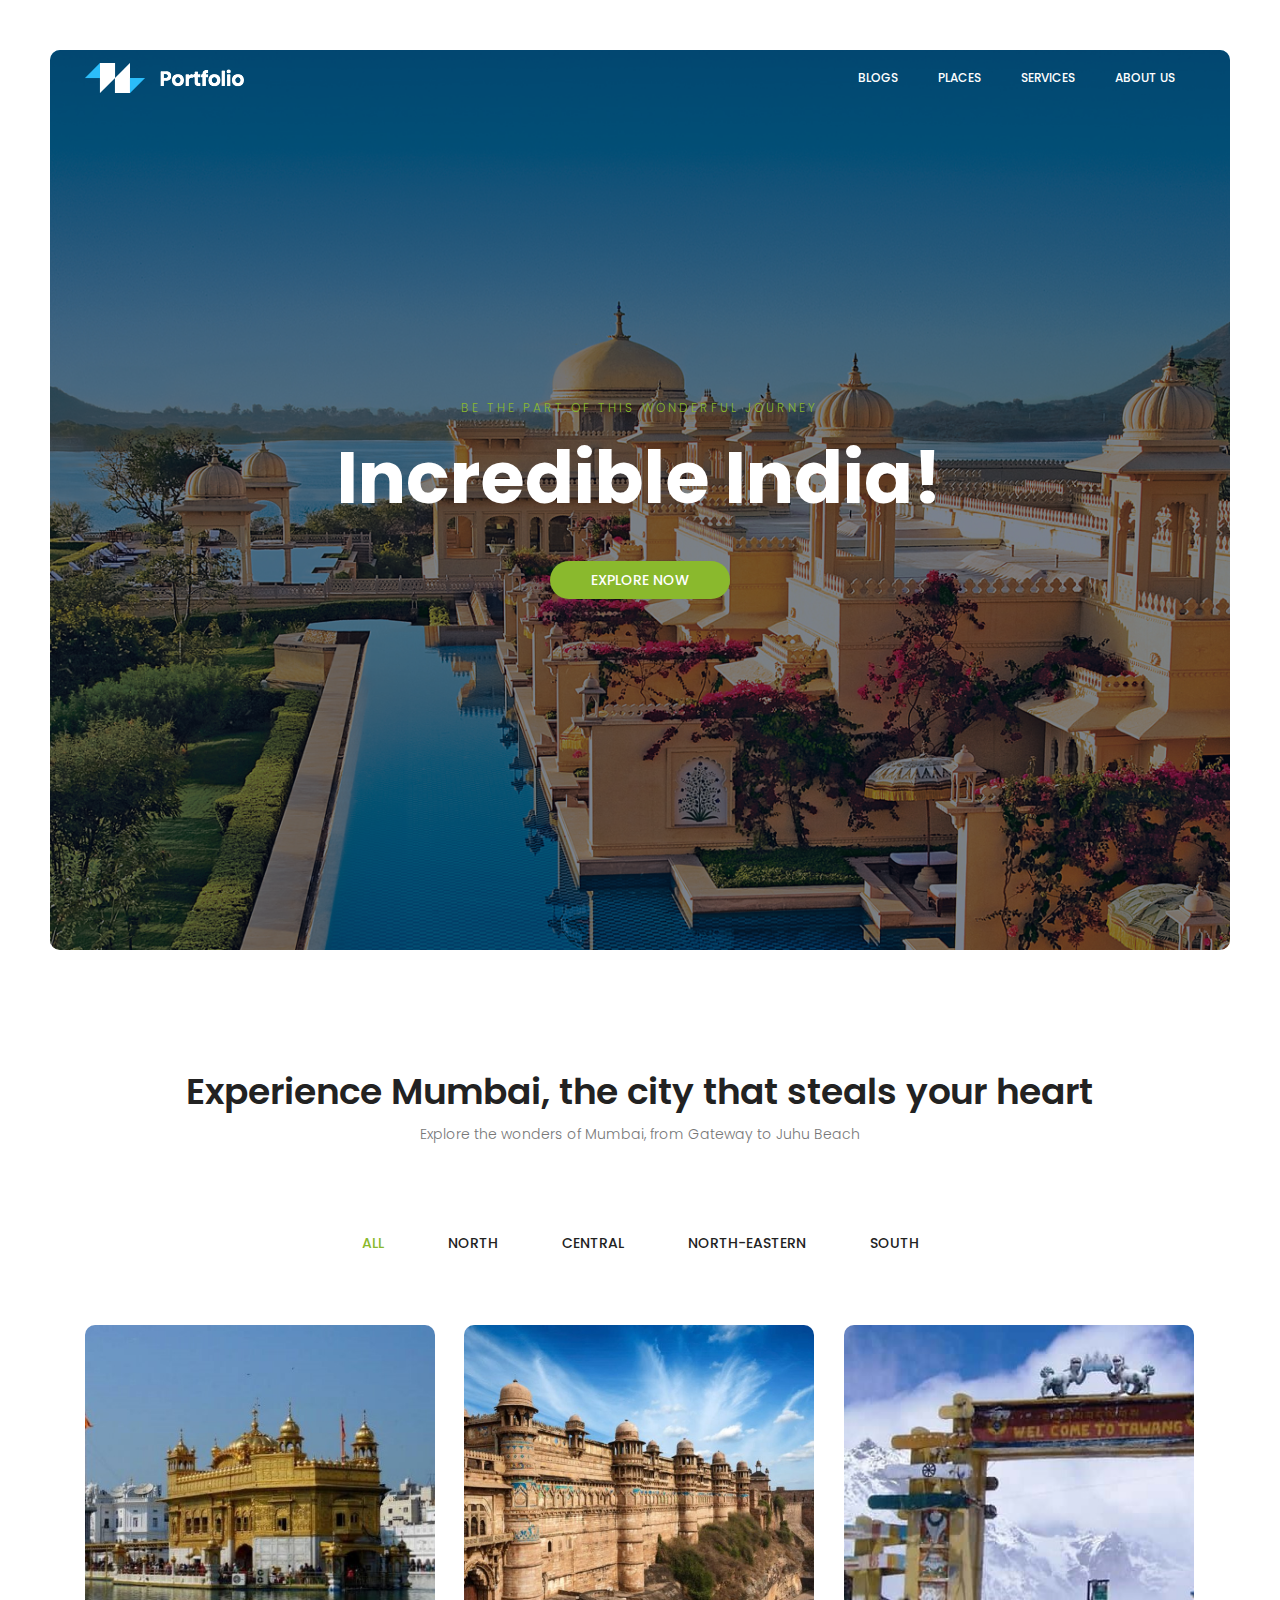
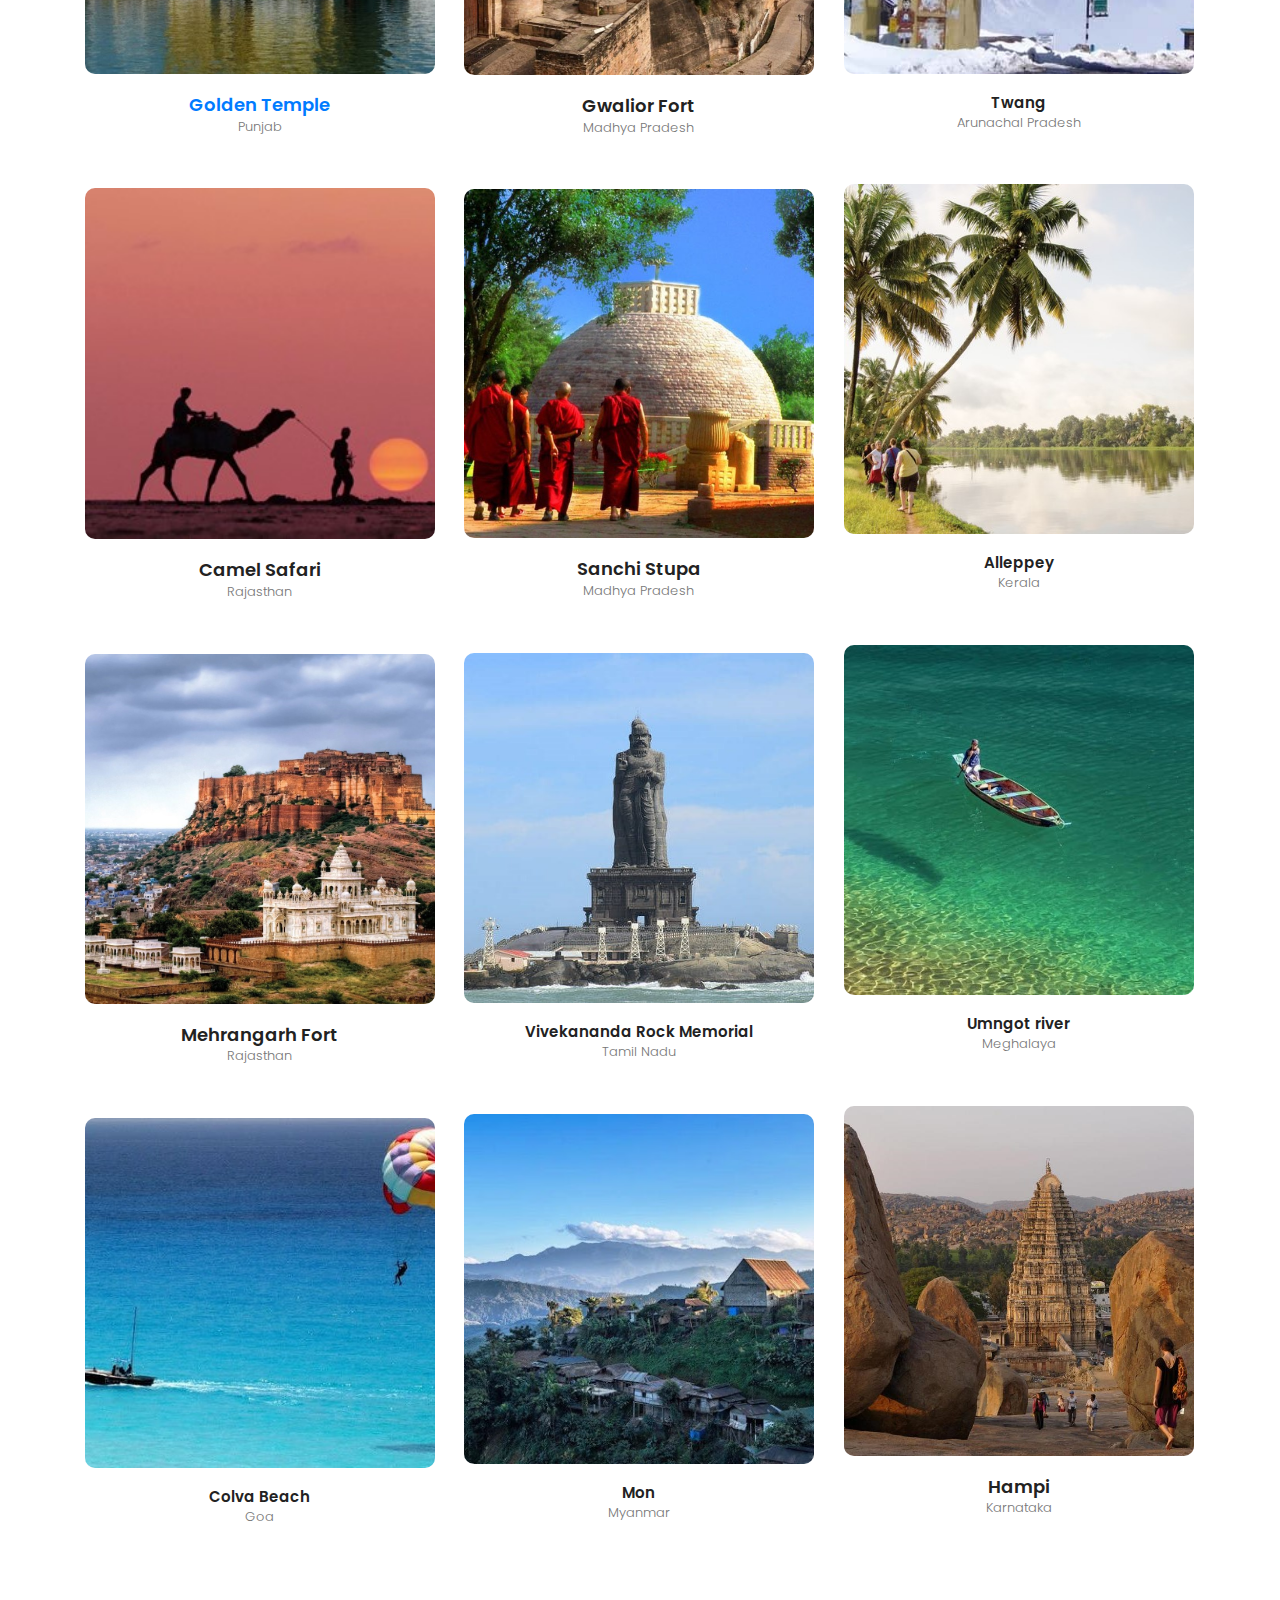
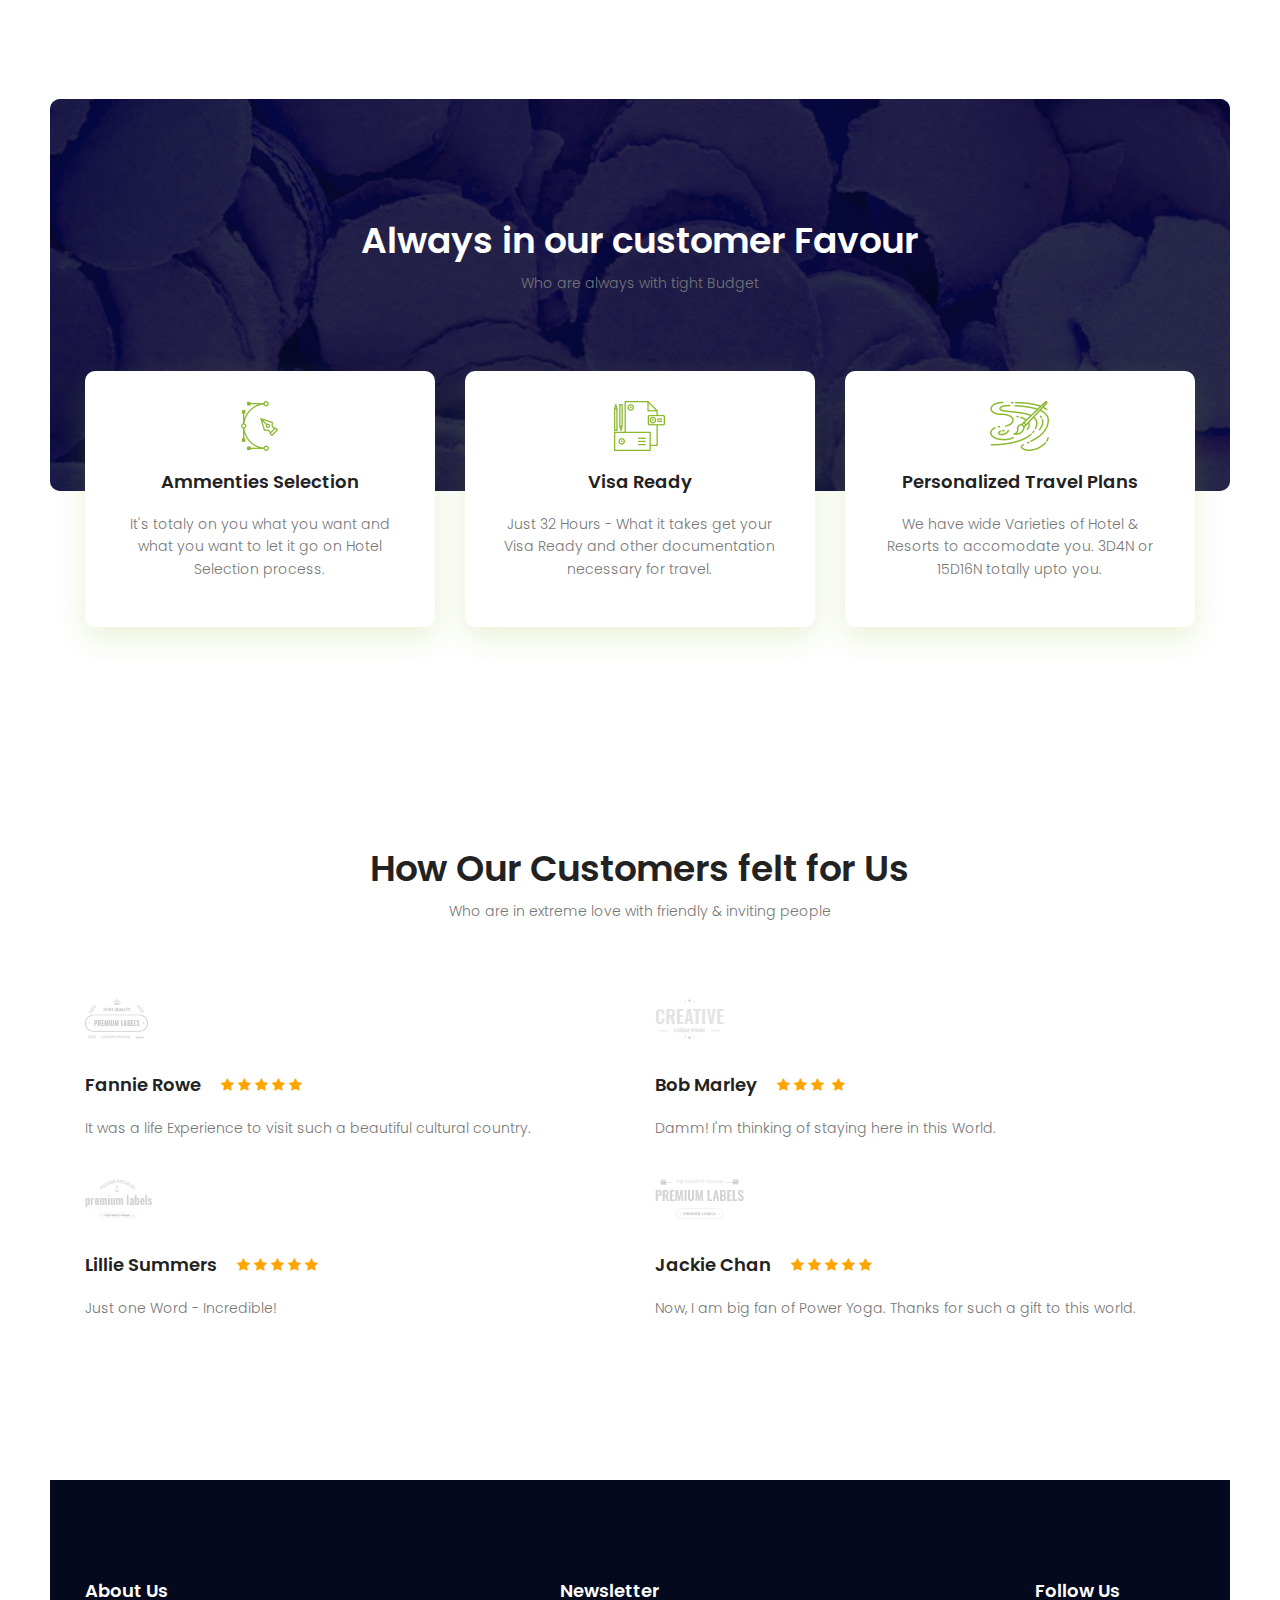
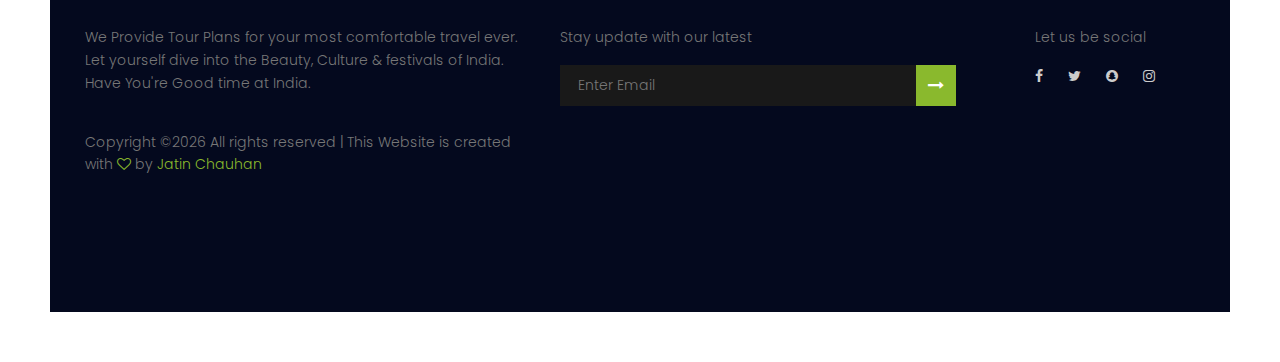
==== index.html @ 5dd6cee1 "first commit" ====
<!DOCTYPE html>
	<html lang="zxx" class="no-js">
	<head>
		<!-- Mobile Specific Meta -->
		<meta name="viewport" content="width=device-width, initial-scale=1, shrink-to-fit=no">
		<!-- Favicon-->
		<link rel="shortcut icon" href="img/fav.png">
		<!-- Author Meta -->
		<meta name="author" content="">
		<!-- Meta Description -->
		<meta name="description" content="">
		<!-- Meta Keyword -->
		<meta name="keywords" content="">
		<!-- meta character set -->
		<meta charset="UTF-8">
		<!-- Site Title -->
		<title>Tour India</title>
        <link rel="icon" href="./img/j.jpg" type="image/jpg">
		<link href="https://fonts.googleapis.com/css?family=Poppins:100,200,400,300,500,600,700" rel="stylesheet"> 
			<!--CSS============================================= -->
			<link rel="stylesheet" href="css/linearicons.css">
			<link rel="stylesheet" href="css/font-awesome.min.css">
			<link rel="stylesheet" href="css/bootstrap.css">
			<link rel="stylesheet" href="css/magnific-popup.css">
			<link rel="stylesheet" href="css/nice-select.css">					
			<link rel="stylesheet" href="css/animate.min.css">
			<link rel="stylesheet" href="css/owl.carousel.css">
			<link rel="stylesheet" href="css/main.css">
		</head>
		<body>
			<div class="protfolio-wrap">

			<!-- Start Header Area -->
			<header class="default-header">
				<nav class="navbar navbar-expand-lg  navbar-light">
					<div class="container">
						  <a class="navbar-brand" href="index.html">
						  	<img src="img/logo.png" alt="">
						  </a>
						  <button class="navbar-toggler" type="button" data-toggle="collapse" data-target="#navbarSupportedContent" aria-controls="navbarSupportedContent" aria-expanded="false" aria-label="Toggle navigation">
						    <span class="text-white lnr lnr-menu"></span>
						  </button>

						  <div class="collapse navbar-collapse justify-content-end align-items-center" id="navbarSupportedContent">
						    <ul class="navbar-nav">
								<li><a href="./Pages-inside/blog.html">Blogs</a></li>
								<li><a href="#portfolio">Places</a></li>
								<li><a href="#service">Services</a></li>
								<li><a href="./Pages-inside/About.html">About Us</a></li>
						    </ul>
						  </div>						
					</div>
				</nav>
			</header>
			<!-- End Header Area -->	
				<!-- start banner Area -->
				<section class="banner-area relative" id="home">	
					<div class="overlay overlay-bg"></div>
					<div class="container">
						<div class="row fullscreen d-flex align-items-center justify-content-center">
							<div class="banner-content col-lg-10">
								<h5 class="text-uppercase">Be the part of this Wonderful Journey</h5>
								<h1>
									Incredible India!				
								</h1>
								<a href="#" class="primary-btn text-uppercase">Explore Now</a>
							</div>											
						</div>
					</div>
				</section>
				<!-- End banner Area -->	
				
				<!-- Start portfolio-area Area -->	
				<section class="portfolio-area section-gap" id="portfolio">
				  <div class="container">
						<div class="row d-flex justify-content-center">
							<div class="menu-content col-lg-10">
								<div class="title text-center">
									<h1 class="mb-10">Experience Mumbai, the city that steals your heart</h1>
									<p>Explore the wonders of Mumbai, from Gateway to Juhu Beach</p>
								</div>
							</div>
						</div>
				    
				    <div class="filters">
				      <ul>
				        <li class="active" data-filter="*">All</li>
				        <li data-filter=".corporate">North</li>
				        <li data-filter=".personal">Central</li>
				        <li data-filter=".agency">North-Eastern</li>
				        <li data-filter=".portal">South</li>
				      </ul>
				    </div>
				    
				    <div class="filters-content">
				      <div class="row grid">
				        <div class="single-portfolio col-sm-4 all corporate">
				          <div class="item">
				            <img src="img/p1.jpg" alt="Work 1">
				            <div class="p-inner">
				              <h4><a href="./Pages-inside/GoldenTemple-Info.html">Golden Temple</a></h4>
				              <div class="cat">Punjab</div>
				            </div>
				          </div>
				        </div>
				        <div class="single-portfolio col-sm-4 all personal">
				          <div class="item">
				            <img src="img/p2.jpg" alt="Work 1">
				            <div class="p-inner">
				              <h4>Gwalior Fort</h4>
				              <div class="cat">Madhya Pradesh</div>
				            </div>
				          </div>
				        </div>
				        <div class="single-portfolio col-sm-4 all agency">
				          <div class="item">
				            <img src="img/p9.jpg" alt="Work 1">
				            <div class="p-inner">
				              <h5>Twang</h5>
				              <div class="cat">Arunachal Pradesh</div>
				            </div>
				          </div>
				        </div>
				        <div class="single-portfolio col-sm-4 all portal">
				          <div class="item">
				            <img src="img/p12.jpg" alt="Work 1">
				            <div class="p-inner">
				              <h5>Alleppey</h5>
				              <div class="cat">Kerala</div>
				            </div>
				          </div>
				        </div>

				        <div class="single-portfolio col-sm-4 all corporate">
				          <div class="item">
				            <img src="img/p5.jpg" alt="Work 1">
				            <div class="p-inner">
				              <h4>Camel Safari</h4>
				              <div class="cat">Rajasthan</div>
				            </div>
				          </div>
				        </div>
				        <div class="single-portfolio col-sm-4 all personal">
				          <div class="item">
				            <img src="img/p6.jpg" alt="Work 1">
				            <div class="p-inner">
				              <h4>Sanchi Stupa</h4>
				              <div class="cat">Madhya Pradesh</div>
				            </div>
				          </div>
				        </div>
				        <div class="single-portfolio col-sm-4 all agency">
				          <div class="item">
				            <img src="img/p7.jpg" alt="Work 1">
				            <div class="p-inner">
				              <h5>Umngot river</h5>
				              <div class="cat">Meghalaya</div>
				            </div>
				          </div>
				        </div>
				        <div class="single-portfolio col-sm-4 all portal">
				          <div class="item">
				            <img src="img/p10.jpg" alt="Work 1">
				            <div class="p-inner">
				              <h5>Vivekananda Rock Memorial</h5>
				              <div class="cat">Tamil Nadu</div>
				            </div>
				          </div>
				        </div>		
				        <div class="single-portfolio col-sm-4 all corporate">
				          <div class="item">
				            <img src="img/p4.jpg" alt="Work 1">
				            <div class="p-inner">
				              <h4>Mehrangarh Fort</h4>
				              <div class="cat">Rajasthan</div>
				            </div>
				          </div>
				        </div>
				        <div class="single-portfolio col-sm-4 all personal">
				          <div class="item">
				            <img src="img/p3.jpg" alt="Work 1">
				            <div class="p-inner">
				              <h4>Hampi</h4>
				              <div class="cat">Karnataka</div>
				            </div>
				          </div>
				        </div>
				        <div class="single-portfolio col-sm-4 all agency">
				          <div class="item">
				            <img src="img/p8.jpg" alt="Work 1">
				            <div class="p-inner">
				              <h5>Mon</h5>
				              <div class="cat">Myanmar</div>
				            </div>
				          </div>
				        </div>
				        <div class="single-portfolio col-sm-4 all portal">
				          <div class="item">
				            <img src="img/p11.jpg" alt="Work 1">
				            <div class="p-inner">
				              <h5>Colva Beach</h5>
				              <div class="cat">Goa</div>
				            </div>
				          </div>
				        </div>					        		        
				        
				      </div>
				    </div>
				    
				  </div>
				</section>
				<!-- End portfolio-area Area -->	

				
				<!-- Start service Area -->
				<section class="service-area section-gap relative" id="service">
					<div class="overlay overlay-bg"></div>	
					<div class="container">
						<div class="row d-flex justify-content-center">
							<div class="menu-content pb-60 col-lg-10">
								<div class="title text-center">
									<h1 class="mb-10 text-white">Always in our customer Favour</h1>
									<p>Who are always with tight Budget</p>
								</div>
							</div>
						</div>	
					</div>	
				</section>
				<!-- End service Area -->
				
				<!-- Start services Area -->
				<section class="services-area pb-100" >
					<div class="container">
						<div class="row">
							<div class="col-lg-4">
								<div class="single-service">
									<img class="img-fluid" src="img/s1.png" alt="">
									<h4>Ammenties Selection</h4>
									<p>
										It's totaly on you what you want and what you want to let it go on Hotel Selection process.
									</p>
								</div>
							</div>
							<div class="col-lg-4">
								<div class="single-service">
									<img class="img-fluid" src="img/s2.png" alt="">
									<h4>Visa Ready</h4>
									<p>
										Just 32 Hours - What it takes get your Visa Ready and other documentation necessary for travel.
									</p>
								</div>
							</div>
							<div class="col-lg-4">
								<div class="single-service">
									<img class="img-fluid" src="img/s3.png" alt="">
									<h4>Personalized Travel Plans</h4>
									<p>
										We have wide Varieties of Hotel &amp; Resorts to accomodate you. 3D4N or 15D16N totally upto you.
									</p>
								</div>
							</div>														
						</div>
					</div>	
				</section>
				<!-- End services Area -->
				
				<!-- Start review Area -->
				<section class="review-area section-gap" id="testimonial">
					<div class="container">
						<div class="row d-flex justify-content-center">
							<div class="menu-content pb-60 col-lg-10">
								<div class="title text-center">
									<h1 class="mb-10">How Our Customers felt for Us</h1>
									<p>Who are in extreme love with friendly &amp; inviting people</p>
								</div>
							</div>
						</div>							
						<div class="row">
							<div class="col-lg-6">
								<div class="single-review">
									<img src="img/c1.png" alt="">
									<div class="title d-flex flex-row">
										<a href="#"><h4>Fannie Rowe</h4></a>									
										<div class="star">
											<span class="fa fa-star checked"></span>
											<span class="fa fa-star checked"></span>
											<span class="fa fa-star checked"></span>
											<span class="fa fa-star checked"></span>
											<span class="fa fa-star checked"></span>
										</div>
									</div>
									<p>
										It was a life Experience to visit such a beautiful cultural country.
									</p>
								</div>	
								<div class="single-review">
									<img src="img/c3.png" alt="">
									<div class="title d-flex flex-row">
										<a href="#"><h4>Lillie Summers</h4></a>									
										<div class="star">
											<span class="fa fa-star checked"></span>
											<span class="fa fa-star checked"></span>
											<span class="fa fa-star checked"></span>
											<span class="fa fa-star checked"></span>
											<span class="fa fa-star checked"></span>
										</div>
									</div>
									<p>
										Just one Word - Incredible!
									</p>
								</div>															
							</div>
							<div class="col-lg-6">
								<div class="single-review">
									<img src="img/c2.png" alt="">
									<div class="title d-flex flex-row">
										<a href="#"><h4>Bob Marley</h4></a>									
										<div class="star">
											<span class="fa fa-star checked"></span>
											<span class="fa fa-star checked"></span>
											<span class="fa fa-star checked"></span>
											<span class="fa fa-starchecked"></span>
											<span class="fa fa-star checked"></span>
										</div>
									</div>
									<p>
										Damm! I'm thinking of staying here in this World.
									</p>
								</div>	
								<div class="single-review">
									<img src="img/c4.png" alt="">
									<div class="title d-flex flex-row">
										<a href="#"><h4>Jackie Chan</h4></a>									
										<div class="star">
											<span class="fa fa-star checked"></span>
											<span class="fa fa-star checked"></span>
											<span class="fa fa-star checked"></span>
											<span class="fa fa-star checked"></span>
											<span class="fa fa-star checked"></span>
										</div>
									</div>
									<p>
										Now, I am big fan of Power Yoga. Thanks for such a gift to this world.
									</p>
								</div>															
							</div>							
						</div>
                    </div>	
				</section>
				<!-- End review Area -->
				

				<!-- start footer Area -->		
				<footer class="footer-area section-gap">
					<div class="container">
						<div class="row">
							<div class="col-lg-5 col-md-6 col-sm-6">
								<div class="single-footer-widget">
									<h6>About Us</h6>
									<p>
										We Provide Tour Plans for your most comfortable travel ever. Let yourself dive into the Beauty, Culture &amp; festivals of India. Have You're Good time at India.
									</p>
									<p class="footer-text">
Copyright &copy;<script>document.write(new Date().getFullYear());</script> All rights reserved | This Website is created with <i class="fa fa-heart-o" aria-hidden="true"></i> by <a href="https://github.com/mrjatinchauhan" target="_blank">Jatin Chauhan</a>
								</p>	
								</div>
							</div>
							<div class="col-lg-5  col-md-6 col-sm-6">
								<div class="single-footer-widget">
									<h6>Newsletter</h6>
									<p>Stay update with our latest</p>
									<div class="" id="mc_embed_signup">
							         <form target="_blank"  action="" method="get" class="form-inline">
											<input class="form-control" name="EMAIL" placeholder="Enter Email" onfocus="this.placeholder = ''" onblur="this.placeholder = 'Enter Your Email Here '" required="" type="email">
				                            	<button class="click-btn btn btn-default"><i class="fa fa-long-arrow-right" aria-hidden="true"></i></button>
				                           
											<div class="info"></div>
										</form>
									</div>
								</div>
							</div>						
							<div class="col-lg-2 col-md-6 col-sm-6 social-widget">
								<div class="single-footer-widget">
									<h6>Follow Us</h6>
									<p>Let us be social</p>
									<div class="footer-social d-flex align-items-center">
										<a href="#"><i class="fa fa-facebook"></i></a>
										<a href="#"><i class="fa fa-twitter"></i></a>
										<a href="#"><i class="fa fa-snapchat"></i></a>
										<a href="#"><i class="fa fa-instagram"></i></a>
									</div>
								</div>
							</div>							
						</div>
					</div>
				</footer>	
				<!-- End footer Area -->					
			</div>
			<script src="js/vendor/jquery-2.2.4.min.js"></script>
			<script src="https://cdnjs.cloudflare.com/ajax/libs/popper.js/1.12.9/umd/popper.min.js" integrity="sha384-ApNbgh9B+Y1QKtv3Rn7W3mgPxhU9K/ScQsAP7hUibX39j7fakFPskvXusvfa0b4Q" crossorigin="anonymous"></script>
			<script src="js/vendor/bootstrap.min.js"></script>			
  			<script src="js/easing.min.js"></script>			
			<script src="js/jquery.ajaxchimp.min.js"></script>
			<script src="js/jquery.magnific-popup.min.js"></script>	
			<script src="js/owl.carousel.min.js"></script>			
			<script src="js/jquery.sticky.js"></script>			
			<script src="js/jquery.nice-select.min.js"></script>			
			<script src="js/parallax.min.js"></script>	
			<script src="js/mail-script.js"></script>
			<script src="js/isotope.pkgd.min.js"></script>	
			<script src="js/main.js"></script>	
		</body>
	</html>
---- css/linearicons.css ----
@font-face {
	font-family: 'Linearicons-Free';
	src:url('../fonts/Linearicons-Free.eot?w118d');
	src:url('../fonts/Linearicons-Free.eot?#iefixw118d') format('embedded-opentype'),
		url('../fonts/Linearicons-Free.woff2?w118d') format('woff2'),
		url('../fonts/Linearicons-Free.woff?w118d') format('woff'),
		url('../fonts/Linearicons-Free.ttf?w118d') format('truetype'),
		url('../fonts/Linearicons-Free.svg?w118d#Linearicons-Free') format('svg');
	font-weight: normal;
	font-style: normal;
}

.lnr {
	font-family: 'Linearicons-Free';
	speak: none;
	font-style: normal;
	font-weight: normal;
	font-variant: normal;
	text-transform: none;
	line-height: 1;

	/* Better Font Rendering =========== */
	-webkit-font-smoothing: antialiased;
	-moz-osx-font-smoothing: grayscale;
}

.lnr-home:before {
	content: "\e800";
}
.lnr-apartment:before {
	content: "\e801";
}
.lnr-pencil:before {
	content: "\e802";
}
.lnr-magic-wand:before {
	content: "\e803";
}
.lnr-drop:before {
	content: "\e804";
}
.lnr-lighter:before {
	content: "\e805";
}
.lnr-poop:before {
	content: "\e806";
}
.lnr-sun:before {
	content: "\e807";
}
.lnr-moon:before {
	content: "\e808";
}
.lnr-cloud:before {
	content: "\e809";
}
.lnr-cloud-upload:before {
	content: "\e80a";
}
.lnr-cloud-download:before {
	content: "\e80b";
}
.lnr-cloud-sync:before {
	content: "\e80c";
}
.lnr-cloud-check:before {
	content: "\e80d";
}
.lnr-database:before {
	content: "\e80e";
}
.lnr-lock:before {
	content: "\e80f";
}
.lnr-cog:before {
	content: "\e810";
}
.lnr-trash:before {
	content: "\e811";
}
.lnr-dice:before {
	content: "\e812";
}
.lnr-heart:before {
	content: "\e813";
}
.lnr-star:before {
	content: "\e814";
}
.lnr-star-half:before {
	content: "\e815";
}
.lnr-star-empty:before {
	content: "\e816";
}
.lnr-flag:before {
	content: "\e817";
}
.lnr-envelope:before {
	content: "\e818";
}
.lnr-paperclip:before {
	content: "\e819";
}
.lnr-inbox:before {
	content: "\e81a";
}
.lnr-eye:before {
	content: "\e81b";
}
.lnr-printer:before {
	content: "\e81c";
}
.lnr-file-empty:before {
	content: "\e81d";
}
.lnr-file-add:before {
	content: "\e81e";
}
.lnr-enter:before {
	content: "\e81f";
}
.lnr-exit:before {
	content: "\e820";
}
.lnr-graduation-hat:before {
	content: "\e821";
}
.lnr-license:before {
	content: "\e822";
}
.lnr-music-note:before {
	content: "\e823";
}
.lnr-film-play:before {
	content: "\e824";
}
.lnr-camera-video:before {
	content: "\e825";
}
.lnr-camera:before {
	content: "\e826";
}
.lnr-picture:before {
	content: "\e827";
}
.lnr-book:before {
	content: "\e828";
}
.lnr-bookmark:before {
	content: "\e829";
}
.lnr-user:before {
	content: "\e82a";
}
.lnr-users:before {
	content: "\e82b";
}
.lnr-shirt:before {
	content: "\e82c";
}
.lnr-store:before {
	content: "\e82d";
}
.lnr-cart:before {
	content: "\e82e";
}
.lnr-tag:before {
	content: "\e82f";
}
.lnr-phone-handset:before {
	content: "\e830";
}
.lnr-phone:before {
	content: "\e831";
}
.lnr-pushpin:before {
	content: "\e832";
}
.lnr-map-marker:before {
	content: "\e833";
}
.lnr-map:before {
	content: "\e834";
}
.lnr-location:before {
	content: "\e835";
}
.lnr-calendar-full:before {
	content: "\e836";
}
.lnr-keyboard:before {
	content: "\e837";
}
.lnr-spell-check:before {
	content: "\e838";
}
.lnr-screen:before {
	content: "\e839";
}
.lnr-smartphone:before {
	content: "\e83a";
}
.lnr-tablet:before {
	content: "\e83b";
}
.lnr-laptop:before {
	content: "\e83c";
}
.lnr-laptop-phone:before {
	content: "\e83d";
}
.lnr-power-switch:before {
	content: "\e83e";
}
.lnr-bubble:before {
	content: "\e83f";
}
.lnr-heart-pulse:before {
	content: "\e840";
}
.lnr-construction:before {
	content: "\e841";
}
.lnr-pie-chart:before {
	content: "\e842";
}
.lnr-chart-bars:before {
	content: "\e843";
}
.lnr-gift:before {
	content: "\e844";
}
.lnr-diamond:before {
	content: "\e845";
}
.lnr-linearicons:before {
	content: "\e846";
}
.lnr-dinner:before {
	content: "\e847";
}
.lnr-coffee-cup:before {
	content: "\e848";
}
.lnr-leaf:before {
	content: "\e849";
}
.lnr-paw:before {
	content: "\e84a";
}
.lnr-rocket:before {
	content: "\e84b";
}
.lnr-briefcase:before {
	content: "\e84c";
}
.lnr-bus:before {
	content: "\e84d";
}
.lnr-car:before {
	content: "\e84e";
}
.lnr-train:before {
	content: "\e84f";
}
.lnr-bicycle:before {
	content: "\e850";
}
.lnr-wheelchair:before {
	content: "\e851";
}
.lnr-select:before {
	content: "\e852";
}
.lnr-earth:before {
	content: "\e853";
}
.lnr-smile:before {
	content: "\e854";
}
.lnr-sad:before {
	content: "\e855";
}
.lnr-neutral:before {
	content: "\e856";
}
.lnr-mustache:before {
	content: "\e857";
}
.lnr-alarm:before {
	content: "\e858";
}
.lnr-bullhorn:before {
	content: "\e859";
}
.lnr-volume-high:before {
	content: "\e85a";
}
.lnr-volume-medium:before {
	content: "\e85b";
}
.lnr-volume-low:before {
	content: "\e85c";
}
.lnr-volume:before {
	content: "\e85d";
}
.lnr-mic:before {
	content: "\e85e";
}
.lnr-hourglass:before {
	content: "\e85f";
}
.lnr-undo:before {
	content: "\e860";
}
.lnr-redo:before {
	content: "\e861";
}
.lnr-sync:before {
	content: "\e862";
}
.lnr-history:before {
	content: "\e863";
}
.lnr-clock:before {
	content: "\e864";
}
.lnr-download:before {
	content: "\e865";
}
.lnr-upload:before {
	content: "\e866";
}
.lnr-enter-down:before {
	content: "\e867";
}
.lnr-exit-up:before {
	content: "\e868";
}
.lnr-bug:before {
	content: "\e869";
}
.lnr-code:before {
	content: "\e86a";
}
.lnr-link:before {
	content: "\e86b";
}
.lnr-unlink:before {
	content: "\e86c";
}
.lnr-thumbs-up:before {
	content: "\e86d";
}
.lnr-thumbs-down:before {
	content: "\e86e";
}
.lnr-magnifier:before {
	content: "\e86f";
}
.lnr-cross:before {
	content: "\e870";
}
.lnr-menu:before {
	content: "\e871";
}
.lnr-list:before {
	content: "\e872";
}
.lnr-chevron-up:before {
	content: "\e873";
}
.lnr-chevron-down:before {
	content: "\e874";
}
.lnr-chevron-left:before {
	content: "\e875";
}
.lnr-chevron-right:before {
	content: "\e876";
}
.lnr-arrow-up:before {
	content: "\e877";
}
.lnr-arrow-down:before {
	content: "\e878";
}
.lnr-arrow-left:before {
	content: "\e879";
}
.lnr-arrow-right:before {
	content: "\e87a";
}
.lnr-move:before {
	content: "\e87b";
}
.lnr-warning:before {
	content: "\e87c";
}
.lnr-question-circle:before {
	content: "\e87d";
}
.lnr-menu-circle:before {
	content: "\e87e";
}
.lnr-checkmark-circle:before {
	content: "\e87f";
}
.lnr-cross-circle:before {
	content: "\e880";
}
.lnr-plus-circle:before {
	content: "\e881";
}
.lnr-circle-minus:before {
	content: "\e882";
}
.lnr-arrow-up-circle:before {
	content: "\e883";
}
.lnr-arrow-down-circle:before {
	content: "\e884";
}
.lnr-arrow-left-circle:before {
	content: "\e885";
}
.lnr-arrow-right-circle:before {
	content: "\e886";
}
.lnr-chevron-up-circle:before {
	content: "\e887";
}
.lnr-chevron-down-circle:before {
	content: "\e888";
}
.lnr-chevron-left-circle:before {
	content: "\e889";
}
.lnr-chevron-right-circle:before {
	content: "\e88a";
}
.lnr-crop:before {
	content: "\e88b";
}
.lnr-frame-expand:before {
	content: "\e88c";
}
.lnr-frame-contract:before {
	content: "\e88d";
}
.lnr-layers:before {
	content: "\e88e";
}
.lnr-funnel:before {
	content: "\e88f";
}
.lnr-text-format:before {
	content: "\e890";
}
.lnr-text-format-remove:before {
	content: "\e891";
}
.lnr-text-size:before {
	content: "\e892";
}
.lnr-bold:before {
	content: "\e893";
}
.lnr-italic:before {
	content: "\e894";
}
.lnr-underline:before {
	content: "\e895";
}
.lnr-strikethrough:before {
	content: "\e896";
}
.lnr-highlight:before {
	content: "\e897";
}
.lnr-text-align-left:before {
	content: "\e898";
}
.lnr-text-align-center:before {
	content: "\e899";
}
.lnr-text-align-right:before {
	content: "\e89a";
}
.lnr-text-align-justify:before {
	content: "\e89b";
}
.lnr-line-spacing:before {
	content: "\e89c";
}
.lnr-indent-increase:before {
	content: "\e89d";
}
.lnr-indent-decrease:before {
	content: "\e89e";
}
.lnr-pilcrow:before {
	content: "\e89f";
}
.lnr-direction-ltr:before {
	content: "\e8a0";
}
.lnr-direction-rtl:before {
	content: "\e8a1";
}
.lnr-page-break:before {
	content: "\e8a2";
}
.lnr-sort-alpha-asc:before {
	content: "\e8a3";
}
.lnr-sort-amount-asc:before {
	content: "\e8a4";
}
.lnr-hand:before {
	content: "\e8a5";
}
.lnr-pointer-up:before {
	content: "\e8a6";
}
.lnr-pointer-right:before {
	content: "\e8a7";
}
.lnr-pointer-down:before {
	content: "\e8a8";
}
.lnr-pointer-left:before {
	content: "\e8a9";
}
---- css/nice-select.css ----
.nice-select {
  -webkit-tap-highlight-color: transparent;
  background-color: #fff;
  border-radius: 5px;
  border: solid 1px #e8e8e8;
  box-sizing: border-box;
  clear: both;
  cursor: pointer;
  display: block;
  float: left;
  font-family: inherit;
  font-size: 14px;
  font-weight: normal;
  height: 42px;
  line-height: 40px;
  outline: none;
  padding-left: 18px;
  padding-right: 30px;
  position: relative;
  text-align: left !important;
  -webkit-transition: all 0.2s ease-in-out;
  transition: all 0.2s ease-in-out;
  -webkit-user-select: none;
     -moz-user-select: none;
      -ms-user-select: none;
          user-select: none;
  white-space: nowrap;
  width: auto; }
  .nice-select:hover {
    border-color: #dbdbdb; }
  .nice-select:active, .nice-select.open, .nice-select:focus {
    border-color: #999; }
  .nice-select:after {
    border-bottom: 2px solid #999;
    border-right: 2px solid #999;
    content: '';
    display: block;
    height: 5px;
    margin-top: -4px;
    pointer-events: none;
    position: absolute;
    right: 12px;
    top: 50%;
    -webkit-transform-origin: 66% 66%;
        -ms-transform-origin: 66% 66%;
            transform-origin: 66% 66%;
    -webkit-transform: rotate(45deg);
        -ms-transform: rotate(45deg);
            transform: rotate(45deg);
    -webkit-transition: all 0.15s ease-in-out;
    transition: all 0.15s ease-in-out;
    width: 5px; }
  .nice-select.open:after {
    -webkit-transform: rotate(-135deg);
        -ms-transform: rotate(-135deg);
            transform: rotate(-135deg); }
  .nice-select.open .list {
    opacity: 1;
    pointer-events: auto;
    -webkit-transform: scale(1) translateY(0);
        -ms-transform: scale(1) translateY(0);
            transform: scale(1) translateY(0); }
  .nice-select.disabled {
    border-color: #ededed;
    color: #999;
    pointer-events: none; }
    .nice-select.disabled:after {
      border-color: #cccccc; }
  .nice-select.wide {
    width: 100%; }
    .nice-select.wide .list {
      left: 0 !important;
      right: 0 !important; }
  .nice-select.right {
    float: right; }
    .nice-select.right .list {
      left: auto;
      right: 0; }
  .nice-select.small {
    font-size: 12px;
    height: 36px;
    line-height: 34px; }
    .nice-select.small:after {
      height: 4px;
      width: 4px; }
    .nice-select.small .option {
      line-height: 34px;
      min-height: 34px; }
  .nice-select .list {
    background-color: #fff;
    border-radius: 5px;
    box-shadow: 0 0 0 1px rgba(68, 68, 68, 0.11);
    box-sizing: border-box;
    margin-top: 4px;
    opacity: 0;
    overflow: hidden;
    padding: 0;
    pointer-events: none;
    position: absolute;
    top: 100%;
    left: 0;
    -webkit-transform-origin: 50% 0;
        -ms-transform-origin: 50% 0;
            transform-origin: 50% 0;
    -webkit-transform: scale(0.75) translateY(-21px);
        -ms-transform: scale(0.75) translateY(-21px);
            transform: scale(0.75) translateY(-21px);
    -webkit-transition: all 0.2s cubic-bezier(0.5, 0, 0, 1.25), opacity 0.15s ease-out;
    transition: all 0.2s cubic-bezier(0.5, 0, 0, 1.25), opacity 0.15s ease-out;
    z-index: 9; }
    .nice-select .list:hover .option:not(:hover) {
      background-color: transparent !important; }
  .nice-select .option {
    cursor: pointer;
    font-weight: 400;
    line-height: 40px;
    list-style: none;
    min-height: 40px;
    outline: none;
    padding-left: 18px;
    padding-right: 29px;
    text-align: left;
    -webkit-transition: all 0.2s;
    transition: all 0.2s; }
    .nice-select .option:hover, .nice-select .option.focus, .nice-select .option.selected.focus {
      background-color: #f6f6f6; }
    .nice-select .option.selected {
      font-weight: bold; }
    .nice-select .option.disabled {
      background-color: transparent;
      color: #999;
      cursor: default; }

.no-csspointerevents .nice-select .list {
  display: none; }

.no-csspointerevents .nice-select.open .list {
  display: block; }
---- css/main.css ----
/*--------------------------- Color variations ----------------------*/
/* Medium Layout: 1280px */
/* Tablet Layout: 768px */
/* Mobile Layout: 320px */
/* Wide Mobile Layout: 480px */
/* =================================== */
/*  Basic Style 
/* =================================== */
::-moz-selection {
  /* Code for Firefox */
  background-color: #8ab92d;
  color: #fff;
}

::selection {
  background-color: #8ab92d;
  color: #fff;
}

::-webkit-input-placeholder {
  /* WebKit, Blink, Edge */
  color: #777777;
  font-weight: 300;
}

:-moz-placeholder {
  /* Mozilla Firefox 4 to 18 */
  color: #777777;
  opacity: 1;
  font-weight: 300;
}

::-moz-placeholder {
  /* Mozilla Firefox 19+ */
  color: #777777;
  opacity: 1;
  font-weight: 300;
}

:-ms-input-placeholder {
  /* Internet Explorer 10-11 */
  color: #777777;
  font-weight: 300;
}

::-ms-input-placeholder {
  /* Microsoft Edge */
  color: #777777;
  font-weight: 300;
}

body {
  color: #777777;
  font-family: "Poppins", sans-serif;
  font-size: 14px;
  font-weight: 300;
  line-height: 1.625em;
  position: relative;
}

ol, ul {
  margin: 0;
  padding: 0;
  list-style: none;
}

select {
  display: block;
}

figure {
  margin: 0;
}

a {
  -webkit-transition: all 0.3s ease 0s;
  -moz-transition: all 0.3s ease 0s;
  -o-transition: all 0.3s ease 0s;
  transition: all 0.3s ease 0s;
}

iframe {
  border: 0;
}

a, a:focus, a:hover {
  text-decoration: none;
  outline: 0;
}

.btn.active.focus,
.btn.active:focus,
.btn.focus,
.btn.focus:active,
.btn:active:focus,
.btn:focus {
  text-decoration: none;
  outline: 0;
}

.card-panel {
  margin: 0;
  padding: 60px;
}

/**
 *  Typography
 *
 **/
.btn i, .btn-large i, .btn-floating i, .btn-large i, .btn-flat i {
  font-size: 1em;
  line-height: inherit;
}

.gray-bg {
  background: #f9f9ff;
}

h1, h2, h3,
h4, h5, h6 {
  font-family: "Poppins", sans-serif;
  color: #222222;
  line-height: 1.2em !important;
  margin-bottom: 0;
  margin-top: 0;
  font-weight: 600;
}

.h1, .h2, .h3,
.h4, .h5, .h6 {
  margin-bottom: 0;
  margin-top: 0;
  font-family: "Poppins", sans-serif;
  font-weight: 600;
  color: #222222;
}

h1, .h1 {
  font-size: 36px;
}

h2, .h2 {
  font-size: 30px;
}

h3, .h3 {
  font-size: 24px;
}

h4, .h4 {
  font-size: 18px;
}

h5, .h5 {
  font-size: 16px;
}

h6, .h6 {
  font-size: 14px;
  color: #222222;
}

td, th {
  border-radius: 0px;
}

/**
 * For modern browsers
 * 1. The space content is one way to avoid an Opera bug when the
 *    contenteditable attribute is included anywhere else in the document.
 *    Otherwise it causes space to appear at the top and bottom of elements
 *    that are clearfixed.
 * 2. The use of `table` rather than `block` is only necessary if using
 *    `:before` to contain the top-margins of child elements.
 */
.clear::before, .clear::after {
  content: " ";
  display: table;
}

.clear::after {
  clear: both;
}

.fz-11 {
  font-size: 11px;
}

.fz-12 {
  font-size: 12px;
}

.fz-13 {
  font-size: 13px;
}

.fz-14 {
  font-size: 14px;
}

.fz-15 {
  font-size: 15px;
}

.fz-16 {
  font-size: 16px;
}

.fz-18 {
  font-size: 18px;
}

.fz-30 {
  font-size: 30px;
}

.fz-48 {
  font-size: 48px !important;
}

.fw100 {
  font-weight: 100;
}

.fw300 {
  font-weight: 300;
}

.fw400 {
  font-weight: 400 !important;
}

.fw500 {
  font-weight: 500;
}

.f700 {
  font-weight: 700;
}

.fsi {
  font-style: italic;
}

.mt-10 {
  margin-top: 10px;
}

.mt-15 {
  margin-top: 15px;
}

.mt-20 {
  margin-top: 20px;
}

.mt-25 {
  margin-top: 25px;
}

.mt-30 {
  margin-top: 30px;
}

.mt-35 {
  margin-top: 35px;
}

.mt-40 {
  margin-top: 40px;
}

.mt-50 {
  margin-top: 50px;
}

.mt-60 {
  margin-top: 60px;
}

.mt-70 {
  margin-top: 70px;
}

.mt-80 {
  margin-top: 80px;
}

.mt-100 {
  margin-top: 100px;
}

.mt-120 {
  margin-top: 120px;
}

.mt-150 {
  margin-top: 150px;
}

.ml-0 {
  margin-left: 0 !important;
}

.ml-5 {
  margin-left: 5px !important;
}

.ml-10 {
  margin-left: 10px;
}

.ml-15 {
  margin-left: 15px;
}

.ml-20 {
  margin-left: 20px;
}

.ml-30 {
  margin-left: 30px;
}

.ml-50 {
  margin-left: 50px;
}

.mr-0 {
  margin-right: 0 !important;
}

.mr-5 {
  margin-right: 5px !important;
}

.mr-15 {
  margin-right: 15px;
}

.mr-10 {
  margin-right: 10px;
}

.mr-20 {
  margin-right: 20px;
}

.mr-30 {
  margin-right: 30px;
}

.mr-50 {
  margin-right: 50px;
}

.mb-0 {
  margin-bottom: 0px;
}

.mb-0-i {
  margin-bottom: 0px !important;
}

.mb-5 {
  margin-bottom: 5px;
}

.mb-10 {
  margin-bottom: 10px;
}

.mb-15 {
  margin-bottom: 15px;
}

.mb-20 {
  margin-bottom: 20px;
}

.mb-25 {
  margin-bottom: 25px;
}

.mb-30 {
  margin-bottom: 30px;
}

.mb-40 {
  margin-bottom: 40px;
}

.mb-50 {
  margin-bottom: 50px;
}

.mb-60 {
  margin-bottom: 60px;
}

.mb-70 {
  margin-bottom: 70px;
}

.mb-80 {
  margin-bottom: 80px;
}

.mb-90 {
  margin-bottom: 90px;
}

.mb-100 {
  margin-bottom: 100px;
}

.pt-0 {
  padding-top: 0px;
}

.pt-10 {
  padding-top: 10px;
}

.pt-15 {
  padding-top: 15px;
}

.pt-20 {
  padding-top: 20px;
}

.pt-25 {
  padding-top: 25px;
}

.pt-30 {
  padding-top: 30px;
}

.pt-40 {
  padding-top: 40px;
}

.pt-50 {
  padding-top: 50px;
}

.pt-60 {
  padding-top: 60px;
}

.pt-70 {
  padding-top: 70px;
}

.pt-80 {
  padding-top: 80px;
}

.pt-90 {
  padding-top: 90px;
}

.pt-100 {
  padding-top: 100px;
}

.pt-120 {
  padding-top: 120px;
}

.pt-150 {
  padding-top: 150px;
}

.pt-170 {
  padding-top: 170px;
}

.pb-0 {
  padding-bottom: 0px;
}

.pb-10 {
  padding-bottom: 10px;
}

.pb-15 {
  padding-bottom: 15px;
}

.pb-20 {
  padding-bottom: 20px;
}

.pb-25 {
  padding-bottom: 25px;
}

.pb-30 {
  padding-bottom: 30px;
}

.pb-40 {
  padding-bottom: 40px;
}

.pb-50 {
  padding-bottom: 50px;
}

.pb-60 {
  padding-bottom: 60px;
}

.pb-70 {
  padding-bottom: 70px;
}

.pb-80 {
  padding-bottom: 80px;
}

.pb-90 {
  padding-bottom: 90px;
}

.pb-100 {
  padding-bottom: 100px;
}

.pb-120 {
  padding-bottom: 120px;
}

.pb-150 {
  padding-bottom: 150px;
}

.pr-30 {
  padding-right: 30px;
}

.pl-30 {
  padding-left: 30px;
}

.pl-90 {
  padding-left: 90px;
}

.p-40 {
  padding: 40px;
}

.float-left {
  float: left;
}

.float-right {
  float: right;
}

.text-italic {
  font-style: italic;
}

.text-white {
  color: #fff;
}

.text-black {
  color: #000;
}

.transition {
  -webkit-transition: all 0.3s ease 0s;
  -moz-transition: all 0.3s ease 0s;
  -o-transition: all 0.3s ease 0s;
  transition: all 0.3s ease 0s;
}

.section-full {
  padding: 100px 0;
}

.section-half {
  padding: 75px 0;
}

.text-center {
  text-align: center;
}

.text-left {
  text-align: left;
}

.text-rigth {
  text-align: right;
}

.flex {
  display: -webkit-box;
  display: -webkit-flex;
  display: -moz-flex;
  display: -ms-flexbox;
  display: flex;
}

.inline-flex {
  display: -webkit-inline-box;
  display: -webkit-inline-flex;
  display: -moz-inline-flex;
  display: -ms-inline-flexbox;
  display: inline-flex;
}

.flex-grow {
  -webkit-box-flex: 1;
  -webkit-flex-grow: 1;
  -moz-flex-grow: 1;
  -ms-flex-positive: 1;
  flex-grow: 1;
}

.flex-wrap {
  -webkit-flex-wrap: wrap;
  -moz-flex-wrap: wrap;
  -ms-flex-wrap: wrap;
  flex-wrap: wrap;
}

.flex-left {
  -webkit-box-pack: start;
  -ms-flex-pack: start;
  -webkit-justify-content: flex-start;
  -moz-justify-content: flex-start;
  justify-content: flex-start;
}

.flex-middle {
  -webkit-box-align: center;
  -ms-flex-align: center;
  -webkit-align-items: center;
  -moz-align-items: center;
  align-items: center;
}

.flex-right {
  -webkit-box-pack: end;
  -ms-flex-pack: end;
  -webkit-justify-content: flex-end;
  -moz-justify-content: flex-end;
  justify-content: flex-end;
}

.flex-top {
  -webkit-align-self: flex-start;
  -moz-align-self: flex-start;
  -ms-flex-item-align: start;
  align-self: flex-start;
}

.flex-center {
  -webkit-box-pack: center;
  -ms-flex-pack: center;
  -webkit-justify-content: center;
  -moz-justify-content: center;
  justify-content: center;
}

.flex-bottom {
  -webkit-align-self: flex-end;
  -moz-align-self: flex-end;
  -ms-flex-item-align: end;
  align-self: flex-end;
}

.space-between {
  -webkit-box-pack: justify;
  -ms-flex-pack: justify;
  -webkit-justify-content: space-between;
  -moz-justify-content: space-between;
  justify-content: space-between;
}

.space-around {
  -ms-flex-pack: distribute;
  -webkit-justify-content: space-around;
  -moz-justify-content: space-around;
  justify-content: space-around;
}

.flex-column {
  -webkit-box-direction: normal;
  -webkit-box-orient: vertical;
  -webkit-flex-direction: column;
  -moz-flex-direction: column;
  -ms-flex-direction: column;
  flex-direction: column;
}

.flex-cell {
  display: -webkit-box;
  display: -webkit-flex;
  display: -moz-flex;
  display: -ms-flexbox;
  display: flex;
  -webkit-box-flex: 1;
  -webkit-flex-grow: 1;
  -moz-flex-grow: 1;
  -ms-flex-positive: 1;
  flex-grow: 1;
}

.display-table {
  display: table;
}

.light {
  color: #fff;
}

.dark {
  color: #222;
}

.relative {
  position: relative;
}

.overflow-hidden {
  overflow: hidden;
}

.overlay {
  position: absolute;
  left: 0;
  right: 0;
  top: 0;
  bottom: 0;
}

.container.fullwidth {
  width: 100%;
}

.container.no-padding {
  padding-left: 0;
  padding-right: 0;
}

.no-padding {
  padding: 0;
}

.section-bg {
  background: #f9fafc;
}

@media (max-width: 767px) {
  .no-flex-xs {
    display: block !important;
  }
}

.row.no-margin {
  margin-left: 0;
  margin-right: 0;
}

.sample-text-area {
  background: #fff;
  padding: 100px 0 70px 0;
}

.text-heading {
  margin-bottom: 30px;
  font-size: 24px;
}

b, sup, sub, u, del {
  color: #8ab92d;
}

h1 {
  font-size: 36px;
}

h2 {
  font-size: 30px;
}

h3 {
  font-size: 24px;
}

h4 {
  font-size: 18px;
}

h5 {
  font-size: 16px;
}

h6 {
  font-size: 14px;
}

h1, h2, h3, h4, h5, h6 {
  line-height: 1.5em;
}

.typography h1, .typography h2, .typography h3, .typography h4, .typography h5, .typography h6 {
  color: #777777;
}

.button-area {
  background: #fff;
}

.button-area .border-top-generic {
  padding: 70px 15px;
  border-top: 1px dotted #eee;
}

.button-group-area .genric-btn {
  margin-right: 10px;
  margin-top: 10px;
}

.button-group-area .genric-btn:last-child {
  margin-right: 0;
}

.genric-btn {
  display: inline-block;
  outline: none;
  line-height: 40px;
  padding: 0 30px;
  font-size: .8em;
  text-align: center;
  text-decoration: none;
  font-weight: 500;
  cursor: pointer;
  -webkit-transition: all 0.3s ease 0s;
  -moz-transition: all 0.3s ease 0s;
  -o-transition: all 0.3s ease 0s;
  transition: all 0.3s ease 0s;
}

.genric-btn:focus {
  outline: none;
}

.genric-btn.e-large {
  padding: 0 40px;
  line-height: 50px;
}

.genric-btn.large {
  line-height: 45px;
}

.genric-btn.medium {
  line-height: 30px;
}

.genric-btn.small {
  line-height: 25px;
}

.genric-btn.radius {
  border-radius: 3px;
}

.genric-btn.circle {
  border-radius: 20px;
}

.genric-btn.arrow {
  display: -webkit-inline-box;
  display: -ms-inline-flexbox;
  display: inline-flex;
  -webkit-box-align: center;
  -ms-flex-align: center;
  align-items: center;
}

.genric-btn.arrow span {
  margin-left: 10px;
}

.genric-btn.default {
  color: #222222;
  background: #f9f9ff;
  border: 1px solid transparent;
}

.genric-btn.default:hover {
  border: 1px solid #f9f9ff;
  background: #fff;
}

.genric-btn.default-border {
  border: 1px solid #f9f9ff;
  background: #fff;
}

.genric-btn.default-border:hover {
  color: #222222;
  background: #f9f9ff;
  border: 1px solid transparent;
}

.genric-btn.primary {
  color: #fff;
  background: #8ab92d;
  border: 1px solid transparent;
}

.genric-btn.primary:hover {
  color: #8ab92d;
  border: 1px solid #8ab92d;
  background: #fff;
}

.genric-btn.primary-border {
  color: #8ab92d;
  border: 1px solid #8ab92d;
  background: #fff;
}

.genric-btn.primary-border:hover {
  color: #fff;
  background: #8ab92d;
  border: 1px solid transparent;
}

.genric-btn.success {
  color: #fff;
  background: #4cd3e3;
  border: 1px solid transparent;
}

.genric-btn.success:hover {
  color: #4cd3e3;
  border: 1px solid #4cd3e3;
  background: #fff;
}

.genric-btn.success-border {
  color: #4cd3e3;
  border: 1px solid #4cd3e3;
  background: #fff;
}

.genric-btn.success-border:hover {
  color: #fff;
  background: #4cd3e3;
  border: 1px solid transparent;
}

.genric-btn.info {
  color: #fff;
  background: #38a4ff;
  border: 1px solid transparent;
}

.genric-btn.info:hover {
  color: #38a4ff;
  border: 1px solid #38a4ff;
  background: #fff;
}

.genric-btn.info-border {
  color: #38a4ff;
  border: 1px solid #38a4ff;
  background: #fff;
}

.genric-btn.info-border:hover {
  color: #fff;
  background: #38a4ff;
  border: 1px solid transparent;
}

.genric-btn.warning {
  color: #fff;
  background: #f4e700;
  border: 1px solid transparent;
}

.genric-btn.warning:hover {
  color: #f4e700;
  border: 1px solid #f4e700;
  background: #fff;
}

.genric-btn.warning-border {
  color: #f4e700;
  border: 1px solid #f4e700;
  background: #fff;
}

.genric-btn.warning-border:hover {
  color: #fff;
  background: #f4e700;
  border: 1px solid transparent;
}

.genric-btn.danger {
  color: #fff;
  background: #f44a40;
  border: 1px solid transparent;
}

.genric-btn.danger:hover {
  color: #f44a40;
  border: 1px solid #f44a40;
  background: #fff;
}

.genric-btn.danger-border {
  color: #f44a40;
  border: 1px solid #f44a40;
  background: #fff;
}

.genric-btn.danger-border:hover {
  color: #fff;
  background: #f44a40;
  border: 1px solid transparent;
}

.genric-btn.link {
  color: #222222;
  background: #f9f9ff;
  text-decoration: underline;
  border: 1px solid transparent;
}

.genric-btn.link:hover {
  color: #222222;
  border: 1px solid #f9f9ff;
  background: #fff;
}

.genric-btn.link-border {
  color: #222222;
  border: 1px solid #f9f9ff;
  background: #fff;
  text-decoration: underline;
}

.genric-btn.link-border:hover {
  color: #222222;
  background: #f9f9ff;
  border: 1px solid transparent;
}

.genric-btn.disable {
  color: #222222, 0.3;
  background: #f9f9ff;
  border: 1px solid transparent;
  cursor: not-allowed;
}

.generic-blockquote {
  padding: 30px 50px 30px 30px;
  background: #f9f9ff;
  border-left: 2px solid #8ab92d;
}

@media (max-width: 990px) {
  .progress-table-wrap {
    overflow-x: scroll;
  }
}

.progress-table {
  background: #f9f9ff;
  padding: 15px 0px 30px 0px;
  min-width: 800px;
}

.progress-table .serial {
  width: 11.83%;
  padding-left: 30px;
}

.progress-table .country {
  width: 28.07%;
}

.progress-table .visit {
  width: 19.74%;
}

.progress-table .percentage {
  width: 40.36%;
  padding-right: 50px;
}

.progress-table .table-head {
  display: flex;
}

.progress-table .table-head .serial, .progress-table .table-head .country, .progress-table .table-head .visit, .progress-table .table-head .percentage {
  color: #222222;
  line-height: 40px;
  text-transform: uppercase;
  font-weight: 500;
}

.progress-table .table-row {
  padding: 15px 0;
  border-top: 1px solid #edf3fd;
  display: flex;
}

.progress-table .table-row .serial, .progress-table .table-row .country, .progress-table .table-row .visit, .progress-table .table-row .percentage {
  display: flex;
  align-items: center;
}

.progress-table .table-row .country img {
  margin-right: 15px;
}

.progress-table .table-row .percentage .progress {
  width: 80%;
  border-radius: 0px;
  background: transparent;
}

.progress-table .table-row .percentage .progress .progress-bar {
  height: 5px;
  line-height: 5px;
}

.progress-table .table-row .percentage .progress .progress-bar.color-1 {
  background-color: #6382e6;
}

.progress-table .table-row .percentage .progress .progress-bar.color-2 {
  background-color: #e66686;
}

.progress-table .table-row .percentage .progress .progress-bar.color-3 {
  background-color: #f09359;
}

.progress-table .table-row .percentage .progress .progress-bar.color-4 {
  background-color: #73fbaf;
}

.progress-table .table-row .percentage .progress .progress-bar.color-5 {
  background-color: #73fbaf;
}

.progress-table .table-row .percentage .progress .progress-bar.color-6 {
  background-color: #6382e6;
}

.progress-table .table-row .percentage .progress .progress-bar.color-7 {
  background-color: #a367e7;
}

.progress-table .table-row .percentage .progress .progress-bar.color-8 {
  background-color: #e66686;
}

.single-gallery-image {
  margin-top: 30px;
  background-repeat: no-repeat !important;
  background-position: center center !important;
  background-size: cover !important;
  height: 200px;
}

.list-style {
  width: 14px;
  height: 14px;
}

.unordered-list li {
  position: relative;
  padding-left: 30px;
  line-height: 1.82em !important;
}

.unordered-list li:before {
  content: "";
  position: absolute;
  width: 14px;
  height: 14px;
  border: 3px solid #8ab92d;
  background: #fff;
  top: 4px;
  left: 0;
  border-radius: 50%;
}

.ordered-list {
  margin-left: 30px;
}

.ordered-list li {
  list-style-type: decimal-leading-zero;
  color: #8ab92d;
  font-weight: 500;
  line-height: 1.82em !important;
}

.ordered-list li span {
  font-weight: 300;
  color: #777777;
}

.ordered-list-alpha li {
  margin-left: 30px;
  list-style-type: lower-alpha;
  color: #8ab92d;
  font-weight: 500;
  line-height: 1.82em !important;
}

.ordered-list-alpha li span {
  font-weight: 300;
  color: #777777;
}

.ordered-list-roman li {
  margin-left: 30px;
  list-style-type: lower-roman;
  color: #8ab92d;
  font-weight: 500;
  line-height: 1.82em !important;
}

.ordered-list-roman li span {
  font-weight: 300;
  color: #777777;
}

.single-input {
  display: block;
  width: 100%;
  line-height: 40px;
  border: none;
  outline: none;
  background: #f9f9ff;
  padding: 0 20px;
}

.single-input:focus {
  outline: none;
}

.input-group-icon {
  position: relative;
}

.input-group-icon .icon {
  position: absolute;
  left: 20px;
  top: 0;
  line-height: 40px;
  z-index: 3;
}

.input-group-icon .icon i {
  color: #797979;
}

.input-group-icon .single-input {
  padding-left: 45px;
}

.single-textarea {
  display: block;
  width: 100%;
  line-height: 40px;
  border: none;
  outline: none;
  background: #f9f9ff;
  padding: 0 20px;
  height: 100px;
  resize: none;
}

.single-textarea:focus {
  outline: none;
}

.single-input-primary {
  display: block;
  width: 100%;
  line-height: 40px;
  border: 1px solid transparent;
  outline: none;
  background: #f9f9ff;
  padding: 0 20px;
}

.single-input-primary:focus {
  outline: none;
  border: 1px solid #8ab92d;
}

.single-input-accent {
  display: block;
  width: 100%;
  line-height: 40px;
  border: 1px solid transparent;
  outline: none;
  background: #f9f9ff;
  padding: 0 20px;
}

.single-input-accent:focus {
  outline: none;
  border: 1px solid #eb6b55;
}

.single-input-secondary {
  display: block;
  width: 100%;
  line-height: 40px;
  border: 1px solid transparent;
  outline: none;
  background: #f9f9ff;
  padding: 0 20px;
}

.single-input-secondary:focus {
  outline: none;
  border: 1px solid #f09359;
}

.default-switch {
  width: 35px;
  height: 17px;
  border-radius: 8.5px;
  background: #f9f9ff;
  position: relative;
  cursor: pointer;
}

.default-switch input {
  position: absolute;
  left: 0;
  top: 0;
  right: 0;
  bottom: 0;
  width: 100%;
  height: 100%;
  opacity: 0;
  cursor: pointer;
}

.default-switch input + label {
  position: absolute;
  top: 1px;
  left: 1px;
  width: 15px;
  height: 15px;
  border-radius: 50%;
  background: #8ab92d;
  -webkit-transition: all 0.2s;
  -moz-transition: all 0.2s;
  -o-transition: all 0.2s;
  transition: all 0.2s;
  box-shadow: 0px 4px 5px 0px rgba(0, 0, 0, 0.2);
  cursor: pointer;
}

.default-switch input:checked + label {
  left: 19px;
}

.primary-switch {
  width: 35px;
  height: 17px;
  border-radius: 8.5px;
  background: #f9f9ff;
  position: relative;
  cursor: pointer;
}

.primary-switch input {
  position: absolute;
  left: 0;
  top: 0;
  right: 0;
  bottom: 0;
  width: 100%;
  height: 100%;
  opacity: 0;
}

.primary-switch input + label {
  position: absolute;
  left: 0;
  top: 0;
  right: 0;
  bottom: 0;
  width: 100%;
  height: 100%;
}

.primary-switch input + label:before {
  content: "";
  position: absolute;
  left: 0;
  top: 0;
  right: 0;
  bottom: 0;
  width: 100%;
  height: 100%;
  background: transparent;
  border-radius: 8.5px;
  cursor: pointer;
  -webkit-transition: all 0.2s;
  -moz-transition: all 0.2s;
  -o-transition: all 0.2s;
  transition: all 0.2s;
}

.primary-switch input + label:after {
  content: "";
  position: absolute;
  top: 1px;
  left: 1px;
  width: 15px;
  height: 15px;
  border-radius: 50%;
  background: #fff;
  -webkit-transition: all 0.2s;
  -moz-transition: all 0.2s;
  -o-transition: all 0.2s;
  transition: all 0.2s;
  box-shadow: 0px 4px 5px 0px rgba(0, 0, 0, 0.2);
  cursor: pointer;
}

.primary-switch input:checked + label:after {
  left: 19px;
}

.primary-switch input:checked + label:before {
  background: #8ab92d;
}

.confirm-switch {
  width: 35px;
  height: 17px;
  border-radius: 8.5px;
  background: #f9f9ff;
  position: relative;
  cursor: pointer;
}

.confirm-switch input {
  position: absolute;
  left: 0;
  top: 0;
  right: 0;
  bottom: 0;
  width: 100%;
  height: 100%;
  opacity: 0;
}

.confirm-switch input + label {
  position: absolute;
  left: 0;
  top: 0;
  right: 0;
  bottom: 0;
  width: 100%;
  height: 100%;
}

.confirm-switch input + label:before {
  content: "";
  position: absolute;
  left: 0;
  top: 0;
  right: 0;
  bottom: 0;
  width: 100%;
  height: 100%;
  background: transparent;
  border-radius: 8.5px;
  -webkit-transition: all 0.2s;
  -moz-transition: all 0.2s;
  -o-transition: all 0.2s;
  transition: all 0.2s;
  cursor: pointer;
}

.confirm-switch input + label:after {
  content: "";
  position: absolute;
  top: 1px;
  left: 1px;
  width: 15px;
  height: 15px;
  border-radius: 50%;
  background: #fff;
  -webkit-transition: all 0.2s;
  -moz-transition: all 0.2s;
  -o-transition: all 0.2s;
  transition: all 0.2s;
  box-shadow: 0px 4px 5px 0px rgba(0, 0, 0, 0.2);
  cursor: pointer;
}

.confirm-switch input:checked + label:after {
  left: 19px;
}

.confirm-switch input:checked + label:before {
  background: #4cd3e3;
}

.primary-checkbox {
  width: 16px;
  height: 16px;
  border-radius: 3px;
  background: #f9f9ff;
  position: relative;
  cursor: pointer;
}

.primary-checkbox input {
  position: absolute;
  left: 0;
  top: 0;
  right: 0;
  bottom: 0;
  width: 100%;
  height: 100%;
  opacity: 0;
}

.primary-checkbox input + label {
  position: absolute;
  left: 0;
  top: 0;
  right: 0;
  bottom: 0;
  width: 100%;
  height: 100%;
  border-radius: 3px;
  cursor: pointer;
  border: 1px solid #f1f1f1;
}

.primary-checkbox input:checked + label {
  background: url(../img/elements/primary-check.png) no-repeat center center/cover;
  border: none;
}

.confirm-checkbox {
  width: 16px;
  height: 16px;
  border-radius: 3px;
  background: #f9f9ff;
  position: relative;
  cursor: pointer;
}

.confirm-checkbox input {
  position: absolute;
  left: 0;
  top: 0;
  right: 0;
  bottom: 0;
  width: 100%;
  height: 100%;
  opacity: 0;
}

.confirm-checkbox input + label {
  position: absolute;
  left: 0;
  top: 0;
  right: 0;
  bottom: 0;
  width: 100%;
  height: 100%;
  border-radius: 3px;
  cursor: pointer;
  border: 1px solid #f1f1f1;
}

.confirm-checkbox input:checked + label {
  background: url(../img/elements/success-check.png) no-repeat center center/cover;
  border: none;
}

.disabled-checkbox {
  width: 16px;
  height: 16px;
  border-radius: 3px;
  background: #f9f9ff;
  position: relative;
  cursor: pointer;
}

.disabled-checkbox input {
  position: absolute;
  left: 0;
  top: 0;
  right: 0;
  bottom: 0;
  width: 100%;
  height: 100%;
  opacity: 0;
}

.disabled-checkbox input + label {
  position: absolute;
  left: 0;
  top: 0;
  right: 0;
  bottom: 0;
  width: 100%;
  height: 100%;
  border-radius: 3px;
  cursor: pointer;
  border: 1px solid #f1f1f1;
}

.disabled-checkbox input:disabled {
  cursor: not-allowed;
  z-index: 3;
}

.disabled-checkbox input:checked + label {
  background: url(../img/elements/disabled-check.png) no-repeat center center/cover;
  border: none;
}

.primary-radio {
  width: 16px;
  height: 16px;
  border-radius: 8px;
  background: #f9f9ff;
  position: relative;
  cursor: pointer;
}

.primary-radio input {
  position: absolute;
  left: 0;
  top: 0;
  right: 0;
  bottom: 0;
  width: 100%;
  height: 100%;
  opacity: 0;
}

.primary-radio input + label {
  position: absolute;
  left: 0;
  top: 0;
  right: 0;
  bottom: 0;
  width: 100%;
  height: 100%;
  border-radius: 8px;
  cursor: pointer;
  border: 1px solid #f1f1f1;
}

.primary-radio input:checked + label {
  background: url(../img/elements/primary-radio.png) no-repeat center center/cover;
  border: none;
}

.confirm-radio {
  width: 16px;
  height: 16px;
  border-radius: 8px;
  background: #f9f9ff;
  position: relative;
  cursor: pointer;
}

.confirm-radio input {
  position: absolute;
  left: 0;
  top: 0;
  right: 0;
  bottom: 0;
  width: 100%;
  height: 100%;
  opacity: 0;
}

.confirm-radio input + label {
  position: absolute;
  left: 0;
  top: 0;
  right: 0;
  bottom: 0;
  width: 100%;
  height: 100%;
  border-radius: 8px;
  cursor: pointer;
  border: 1px solid #f1f1f1;
}

.confirm-radio input:checked + label {
  background: url(../img/elements/success-radio.png) no-repeat center center/cover;
  border: none;
}

.disabled-radio {
  width: 16px;
  height: 16px;
  border-radius: 8px;
  background: #f9f9ff;
  position: relative;
  cursor: pointer;
}

.disabled-radio input {
  position: absolute;
  left: 0;
  top: 0;
  right: 0;
  bottom: 0;
  width: 100%;
  height: 100%;
  opacity: 0;
}

.disabled-radio input + label {
  position: absolute;
  left: 0;
  top: 0;
  right: 0;
  bottom: 0;
  width: 100%;
  height: 100%;
  border-radius: 8px;
  cursor: pointer;
  border: 1px solid #f1f1f1;
}

.disabled-radio input:disabled {
  cursor: not-allowed;
  z-index: 3;
}

.disabled-radio input:checked + label {
  background: url(../img/elements/disabled-radio.png) no-repeat center center/cover;
  border: none;
}

.default-select {
  height: 40px;
}

.default-select .nice-select {
  border: none;
  border-radius: 0px;
  height: 40px;
  background: #f9f9ff;
  padding-left: 20px;
  padding-right: 40px;
}

.default-select .nice-select .list {
  margin-top: 0;
  border: none;
  border-radius: 0px;
  box-shadow: none;
  width: 100%;
  padding: 10px 0 10px 0px;
}

.default-select .nice-select .list .option {
  font-weight: 300;
  -webkit-transition: all 0.3s ease 0s;
  -moz-transition: all 0.3s ease 0s;
  -o-transition: all 0.3s ease 0s;
  transition: all 0.3s ease 0s;
  line-height: 28px;
  min-height: 28px;
  font-size: 12px;
  padding-left: 20px;
}

.default-select .nice-select .list .option.selected {
  color: #8ab92d;
  background: transparent;
}

.default-select .nice-select .list .option:hover {
  color: #8ab92d;
  background: transparent;
}

.default-select .current {
  margin-right: 50px;
  font-weight: 300;
}

.default-select .nice-select::after {
  right: 20px;
}

.form-select {
  height: 40px;
  width: 100%;
}

.form-select .nice-select {
  border: none;
  border-radius: 0px;
  height: 40px;
  background: #f9f9ff;
  padding-left: 45px;
  padding-right: 40px;
  width: 100%;
}

.form-select .nice-select .list {
  margin-top: 0;
  border: none;
  border-radius: 0px;
  box-shadow: none;
  width: 100%;
  padding: 10px 0 10px 0px;
}

.form-select .nice-select .list .option {
  font-weight: 300;
  -webkit-transition: all 0.3s ease 0s;
  -moz-transition: all 0.3s ease 0s;
  -o-transition: all 0.3s ease 0s;
  transition: all 0.3s ease 0s;
  line-height: 28px;
  min-height: 28px;
  font-size: 12px;
  padding-left: 45px;
}

.form-select .nice-select .list .option.selected {
  color: #8ab92d;
  background: transparent;
}

.form-select .nice-select .list .option:hover {
  color: #8ab92d;
  background: transparent;
}

.form-select .current {
  margin-right: 50px;
  font-weight: 300;
}

.form-select .nice-select::after {
  right: 20px;
}

@media (max-width: 992px) {
  .navbar-nav {
    height: auto;
    max-height: 400px;
    overflow-x: hidden;
  }
}

.is-sticky .default-header {
  background-color: rgba(4, 9, 30, 0.8);
  -webkit-transition: all 0.3s ease 0s;
  -moz-transition: all 0.3s ease 0s;
  -o-transition: all 0.3s ease 0s;
  transition: all 0.3s ease 0s;
}

.collapse.show {
  background-color: rgba(4, 9, 30, 0.8);
  padding: 0px 12px;
}

.is-sticky .collapse.show {
  background-color: transparent;
}

@media (max-width: 800px) {
  .navbar {
    margin: 0px 40px;
  }
}

@media (max-width: 414px) {
  .navbar {
    margin: 0px 0px;
  }
}

@media (max-width: 1024px) {
  .navbar-brand img {
    margin-left: 5px;
  }
}

.default-header {
  position: absolute;
  top: 0;
  left: 0;
  width: 100%;
  z-index: 9;
}

.menu-bar {
  cursor: pointer;
}

.menu-bar span {
  color: #222;
  font-size: 24px;
}

.main-menubar {
  display: none !important;
}

@media (max-width: 991.98px) {
  .main-menubar {
    display: block !important;
  }
}

.navbar-light .navbar-toggler {
  color: #fff;
  border-color: #fff;
}

.navbar-nav a {
  text-transform: uppercase;
  font-weight: 500;
  font-size: 12px;
  color: #fff;
  padding: 20px;
}

.navbar-nav a:hover {
  color: #8ab92d;
}

@media (max-width: 992px) {
  .navbar-nav {
    margin-top: 10px;
  }
  .navbar-nav a {
    padding: 0;
  }
  .navbar-nav li {
    padding: 15px 0;
  }
}

.dropdown-item {
  font-size: 14px;
  width: auto !important;
  text-align: left;
}

@media (max-width: 767px) {
  .dropdown-item {
    text-align: left;
    padding: 0.25rem;
  }
}

@media (min-width: 768px) {
  .dropdown .dropdown-menu {
    display: block;
    opacity: 0;
    -webkit-transition: all 200ms ease-in;
    -moz-transition: all 200ms ease-in;
    -ms-transition: all 200ms ease-in;
    -o-transition: all 200ms ease-in;
    transition: all 200ms ease-in;
  }
  .dropdown:hover .dropdown-menu {
    display: block;
    opacity: 1;
  }
}

.dropdown-menu {
  background: rgba(4, 9, 30, 0.9);
  border-radius: 0;
  margin-top: 15px;
  border: none;
}

.dropdown-menu a {
  padding: 5px 15px;
}

@media (max-width: 767px) {
  .dropdown-menu {
    margin-top: 0px;
  }
}

.dropdown-item:focus, .dropdown-item:hover {
  color: #16181b;
  text-decoration: none;
  background-color: transparent;
}

.fixed {
  position: fixed;
  top: -90px;
  left: 0;
  right: 0;
  z-index: 999;
  transition: 0.4s top cubic-bezier(0.3, 0.73, 0.3, 0.74);
  background: rgba(4, 9, 30, 0.9);
  margin-left: 50px;
  margin-right: 50px;
  width: auto;
  animation: smoothScroll 1s forwards;
}

@media (max-width: 767px) {
  .fixed {
    margin: 30px;
  }
}

@media (max-width: 575px) {
  .fixed {
    margin: 10px;
  }
}

.fixed.slideDown {
  top: 0;
}

.protfolio-wrap {
  margin: 50px;
}

@media (max-width: 767px) {
  .protfolio-wrap {
    margin: 30px;
  }
}

@media (max-width: 575px) {
  .protfolio-wrap {
    margin: 10px;
  }
}

.section-gap {
  padding: 120px 0;
}

.section-title {
  padding-bottom: 30px;
}

.section-title h2 {
  margin-bottom: 20px;
}

.section-title p {
  font-size: 16px;
  margin-bottom: 0;
}

@media (max-width: 991.98px) {
  .section-title p br {
    display: none;
  }
}

.primary-btn {
  background-color: #8ab92d;
  line-height: 36px;
  padding-left: 30px;
  padding-right: 60px;
  border-radius: 25px;
  border: none;
  color: #fff;
  display: inline-block;
  font-weight: 500;
  position: relative;
  -webkit-transition: all 0.3s ease 0s;
  -moz-transition: all 0.3s ease 0s;
  -o-transition: all 0.3s ease 0s;
  transition: all 0.3s ease 0s;
  cursor: pointer;
  text-transform: uppercase;
  position: relative;
}

.primary-btn:focus {
  outline: none;
}

.primary-btn span {
  color: #fff;
  position: absolute;
  top: 50%;
  transform: translateY(-60%);
  right: 30px;
  -webkit-transition: all 0.3s ease 0s;
  -moz-transition: all 0.3s ease 0s;
  -o-transition: all 0.3s ease 0s;
  transition: all 0.3s ease 0s;
}

.primary-btn:hover {
  color: #fff;
}

.primary-btn:hover span {
  color: #fff;
  right: 20px;
}

.primary-btn.white {
  border: 1px solid #fff;
  color: #fff;
}

.primary-btn.white span {
  color: #fff;
}

.primary-btn.white:hover {
  background: #fff;
  color: #8ab92d;
}

.primary-btn.white:hover span {
  color: #8ab92d;
}

.overlay {
  position: absolute;
  left: 0;
  right: 0;
  top: 0;
  bottom: 0;
}

.banner-area {
  margin-top: -56px;
  border-radius: 10px;
  background: url(../img/header-bg.jpg) center;
  background-size: cover;
}

@media (max-width: 1199.98px) {
  .banner-area .fullscreen {
    height: 800px !important;
  }
}

.banner-area .overlay-bg {
  border-radius: 10px;
  background-color: rgba(4, 9, 30, 0.5);
}

.banner-content {
  text-align: center;
}

.banner-content h1 {
  color: #fff;
  font-size: 72px;
  font-weight: 700;
  line-height: 1em;
  margin-top: 20px;
  margin-bottom: 40px;
}

.banner-content h1 span {
  font-weight: 700;
}

@media (max-width: 991.98px) {
  .banner-content h1 {
    font-size: 36px;
  }
}

@media (max-width: 991.98px) {
  .banner-content h1 br {
    display: none;
  }
}

@media (max-width: 1199.98px) {
  .banner-content h1 {
    font-size: 45px;
  }
}

@media (max-width: 414px) {
  .banner-content h1 {
    font-size: 40px;
  }
}

.banner-content h5 {
  color: #8ab92d;
  font-weight: 300;
  letter-spacing: 3px;
  font-size: 12px;
}

@media (max-width: 1280px) {
  .banner-content br {
    display: none;
  }
}

.primary-btn {
  background: #8ab92d;
  border: 1px solid transparent;
  color: #fff;
  padding-left: 40px;
  padding-right: 40px;
  border-radius: 50px;
}

.primary-btn:hover {
  border: 1px solid #fff;
  background: transparent;
  color: #fff;
}

.portfolio-area .primary-btn {
  color: #fff;
  background-color: #8ab92d;
  margin-left: auto;
  margin-right: auto;
}

.portfolio-area .filters {
  text-align: center;
  margin-top: 50px;
}

.portfolio-area .filters ul {
  padding: 0;
}

.portfolio-area .filters ul li {
  list-style: none;
  display: inline-block;
  padding: 20px 30px;
  cursor: pointer;
  position: relative;
  text-transform: uppercase;
  color: #222;
  font-weight: 500;
}

@media (max-width: 736px) {
  .portfolio-area .filters ul li {
    padding: 6px 6px;
  }
}

.portfolio-area .filters ul li:after {
  content: "";
  display: block;
  width: calc(0% - 60px);
  position: absolute;
  height: 2px;
  background: #333;
  transition: width 350ms ease-out;
}

.portfolio-area .filters ul li:hover:after {
  width: calc(100% - 60px);
  transition: width 350ms ease-out;
}

.portfolio-area .filters ul li.active {
  color: #8ab92d;
}

.portfolio-area .filters-content {
  margin-top: 50px;
}

.portfolio-area .filters-content .show {
  opacity: 1;
  visibility: visible;
  transition: all 350ms;
}

.portfolio-area .filters-content .hide {
  opacity: 0;
  visibility: hidden;
  transition: all 350ms;
}

.portfolio-area .filters-content .item {
  text-align: center;
  cursor: pointer;
  margin-bottom: 30px;
}

.portfolio-area .filters-content .item img {
  border-radius: 10px;
}

.portfolio-area .filters-content .item .p-inner {
  padding: 20px 0px;
}

.portfolio-area .filters-content .item .p-inner h5 {
  font-size: 15px;
}

.portfolio-area .filters-content .item .p-inner .cat {
  font-size: 13px;
}

.portfolio-area .filters-content .item img {
  width: 100%;
}

.service-area {
  background: url(../img/service-bg.jpg) center;
  background-size: cover;
  border-radius: 10px;
}

.service-area .overlay-bg {
  border-radius: 10px;
  background: rgba(4, 9, 30, 0.8);
}

.services-area {
  margin-top: -120px;
}

.single-service {
  border-radius: 10px;
  text-align: center;
  padding: 30px;
  background-color: white;
  box-shadow: 0px 10px 30px 0px rgba(138, 185, 45, 0.2);
}

.single-service h4 {
  padding: 20px 0px;
}

@media (max-width: 960px) {
  .single-service {
    margin-bottom: 30px;
  }
}

.single-review h4 {
  color: #222;
}

.single-review .star .checked {
  color: orange;
}

.single-review {
  margin-bottom: 40px;
}

.single-review img {
  margin-bottom: 15px;
}

.single-review .title {
  padding: 20px 0;
}

.single-review .star {
  margin-left: 20px;
}

.footer-area {
  padding-top: 100px;
  background-color: #04091e;
}

h6 {
  color: #fff;
  margin-bottom: 25px;
  font-size: 18px;
  font-weight: 600;
}

.copy-right-text i, .copy-right-text a {
  color: #8ab92d;
}

.footer-social a {
  padding-right: 25px;
  -webkit-transition: all 0.3s ease 0s;
  -moz-transition: all 0.3s ease 0s;
  -o-transition: all 0.3s ease 0s;
  transition: all 0.3s ease 0s;
}

.footer-social a:hover i {
  color: #8ab92d;
}

.footer-social i {
  color: #cccccc;
  -webkit-transition: all 0.3s ease 0s;
  -moz-transition: all 0.3s ease 0s;
  -o-transition: all 0.3s ease 0s;
  transition: all 0.3s ease 0s;
}

@media (max-width: 991.98px) {
  .footer-social {
    text-align: left;
  }
}

.single-footer-widget input {
  border: none;
  width: 80% !important;
  font-weight: 300;
  background: #191919;
  color: #777;
  padding-left: 20px;
  border-radius: 0;
  font-size: 14px;
  padding: 10px 18px;
}

.single-footer-widget input:focus {
  background-color: #191919;
}

.single-footer-widget .bb-btn {
  color: #8ab92d;
  color: #fff;
  font-weight: 300;
  border-radius: 0;
  z-index: 9999;
  cursor: pointer;
}

.single-footer-widget .info {
  position: absolute;
  margin-top: 20%;
  color: #fff;
  font-size: 12px;
}

.single-footer-widget .info.valid {
  color: green;
}

.single-footer-widget .info.error {
  color: red;
}

.single-footer-widget .click-btn {
  background-color: #8ab92d;
  color: #fff;
  border-radius: 0;
  border-top-left-radius: 0px;
  border-bottom-left-radius: 0px;
  padding: 8px 12px;
  border: 0;
}

.single-footer-widget ::-moz-selection {
  /* Code for Firefox */
  background-color: #191919 !important;
  color: #777777;
}

.single-footer-widget ::selection {
  background-color: #191919 !important;
  color: #777777;
}

.single-footer-widget ::-webkit-input-placeholder {
  /* WebKit, Blink, Edge */
  color: #777777;
  font-weight: 300;
}

.single-footer-widget :-moz-placeholder {
  /* Mozilla Firefox 4 to 18 */
  color: #777777;
  opacity: 1;
  font-weight: 300;
}

.single-footer-widget ::-moz-placeholder {
  /* Mozilla Firefox 19+ */
  color: #777777;
  opacity: 1;
  font-weight: 300;
}

.single-footer-widget :-ms-input-placeholder {
  /* Internet Explorer 10-11 */
  color: #777777;
  font-weight: 300;
}

.single-footer-widget ::-ms-input-placeholder {
  /* Microsoft Edge */
  color: #777777;
  font-weight: 300;
}

@media (max-width: 991.98px) {
  .single-footer-widget {
    margin-bottom: 30px;
  }
}

@media (max-width: 800px) {
  .social-widget {
    margin-top: 30px;
  }
}

.footer-text {
  padding-top: 20px;
}

.footer-text a, .footer-text i {
  color: #8ab92d;
}

.whole-wrap {
  background-color: #fff;
}

.generic-banner {
  margin-top: -56px;
  background-color: #04091e;
  text-align: center;
}

.generic-banner .height {
  height: 600px;
}

@media (max-width: 767.98px) {
  .generic-banner .height {
    height: 400px;
  }
}

.generic-banner .generic-banner-content h2 {
  line-height: 1.2em;
  margin-bottom: 20px;
}

@media (max-width: 991.98px) {
  .generic-banner .generic-banner-content h2 br {
    display: none;
  }
}

.generic-banner .generic-banner-content p {
  text-align: center;
  font-size: 16px;
}

@media (max-width: 991.98px) {
  .generic-banner .generic-banner-content p br {
    display: none;
  }
}

.generic-content h1 {
  font-weight: 600;
}

.about-generic-area {
  background: #fff;
}

.about-generic-area p {
  margin-bottom: 20px;
}

.white-bg {
  background: #fff;
}

.section-top-border {
  padding: 70px 0;
  border-top: 1px dotted #eee;
}

.switch-wrap {
  margin-bottom: 10px;
}

.switch-wrap p {
  margin: 0;
}
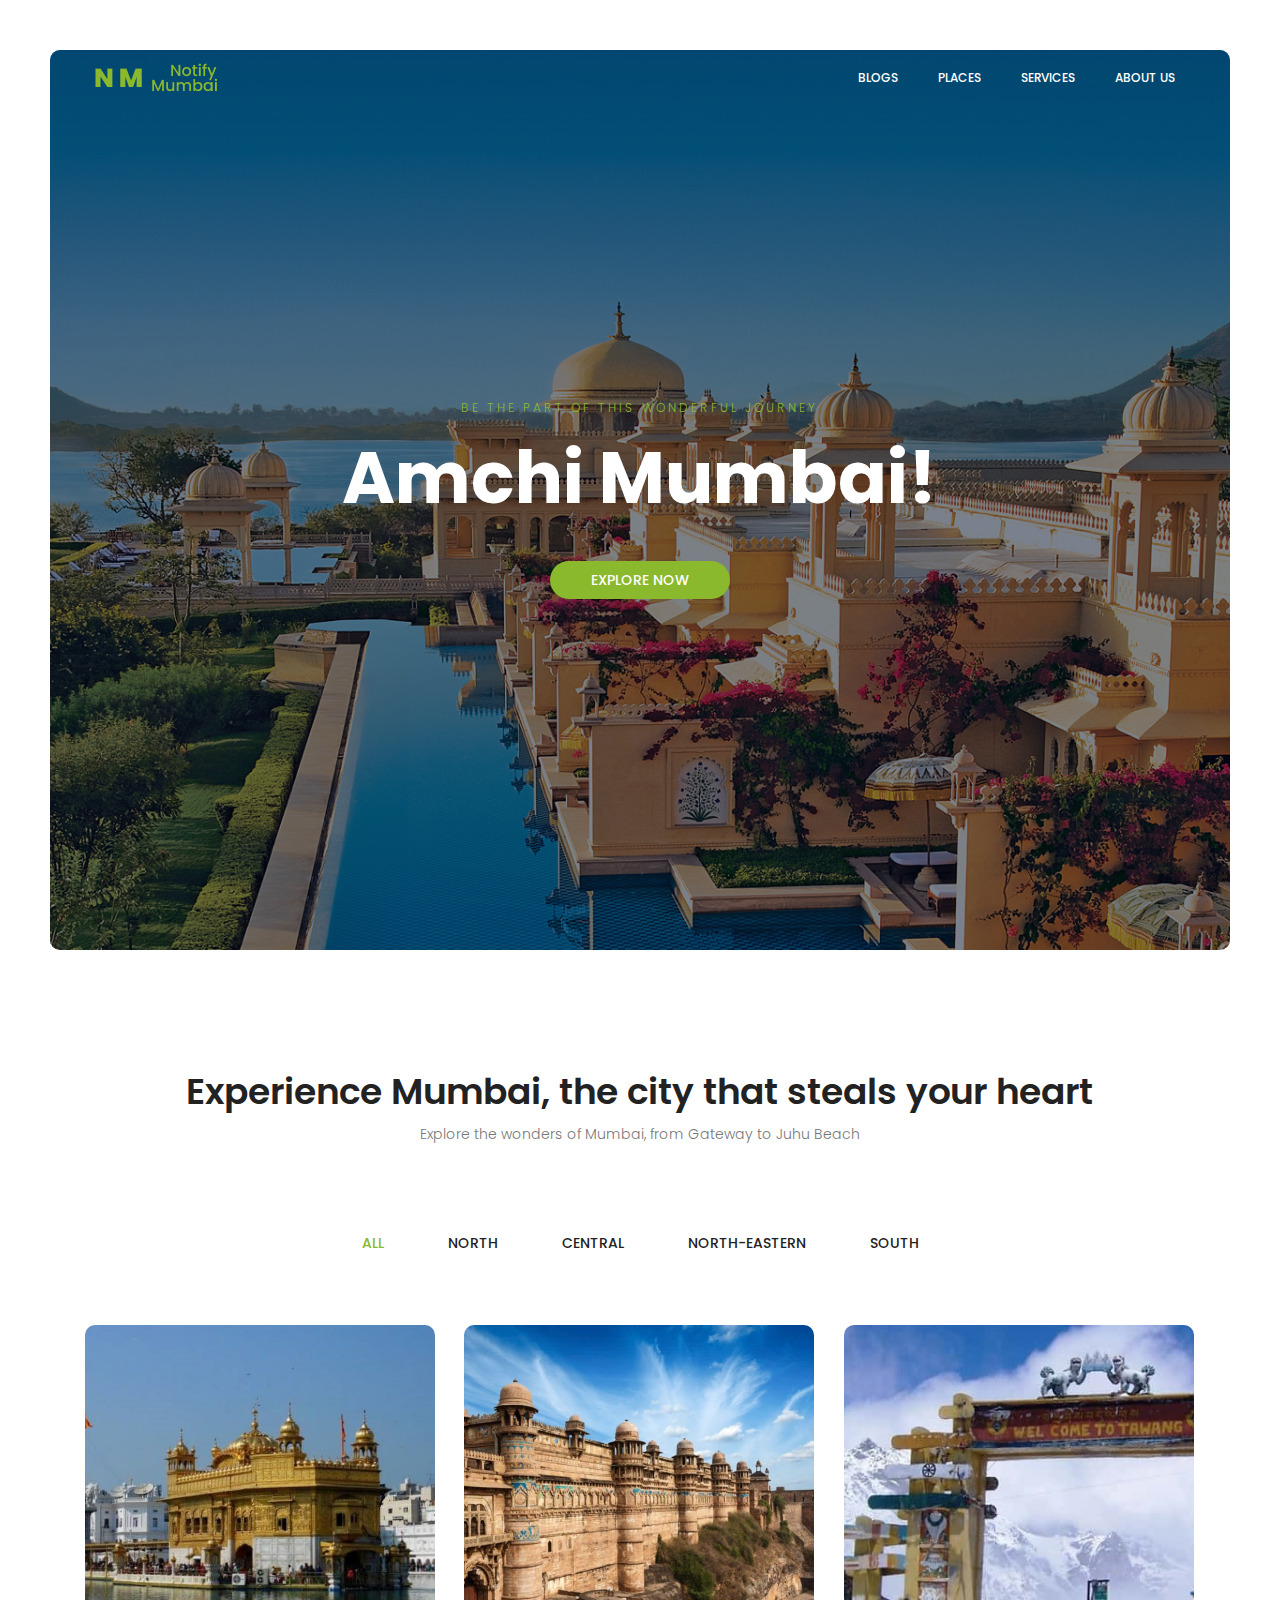
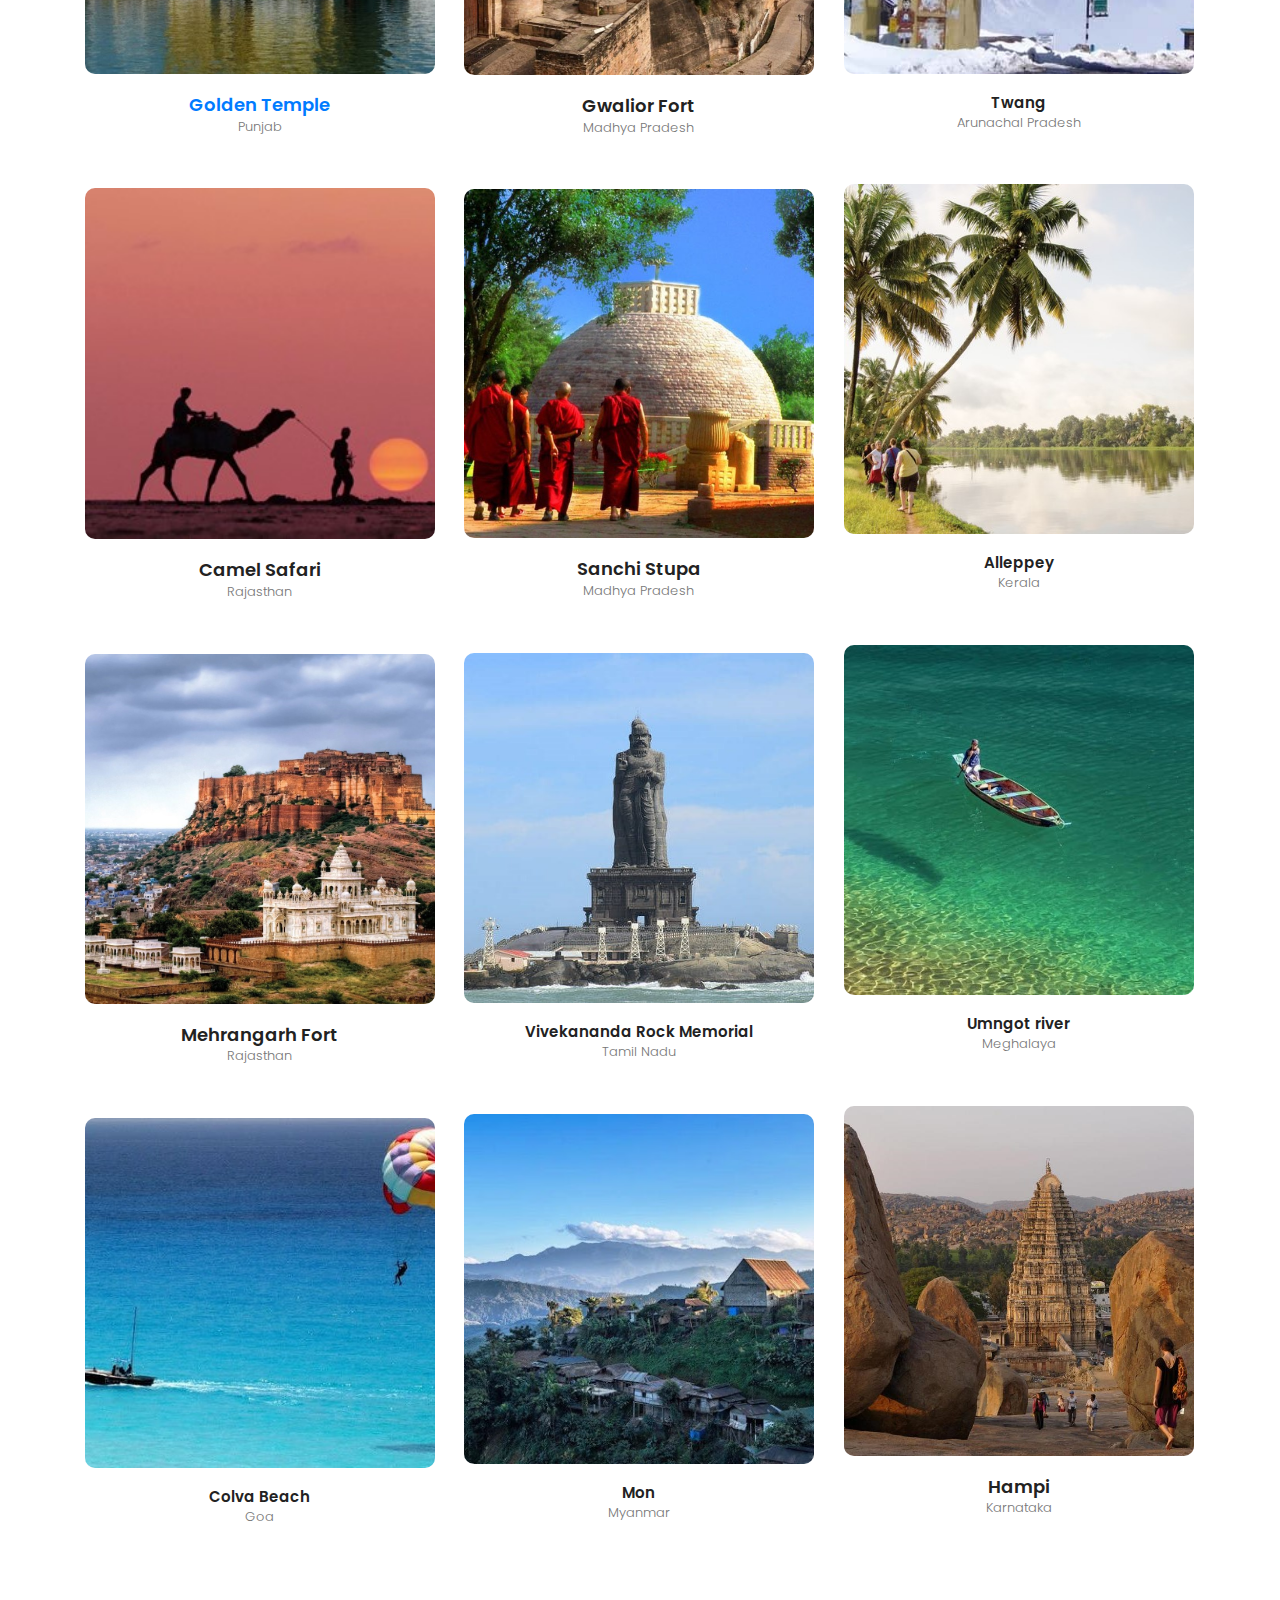
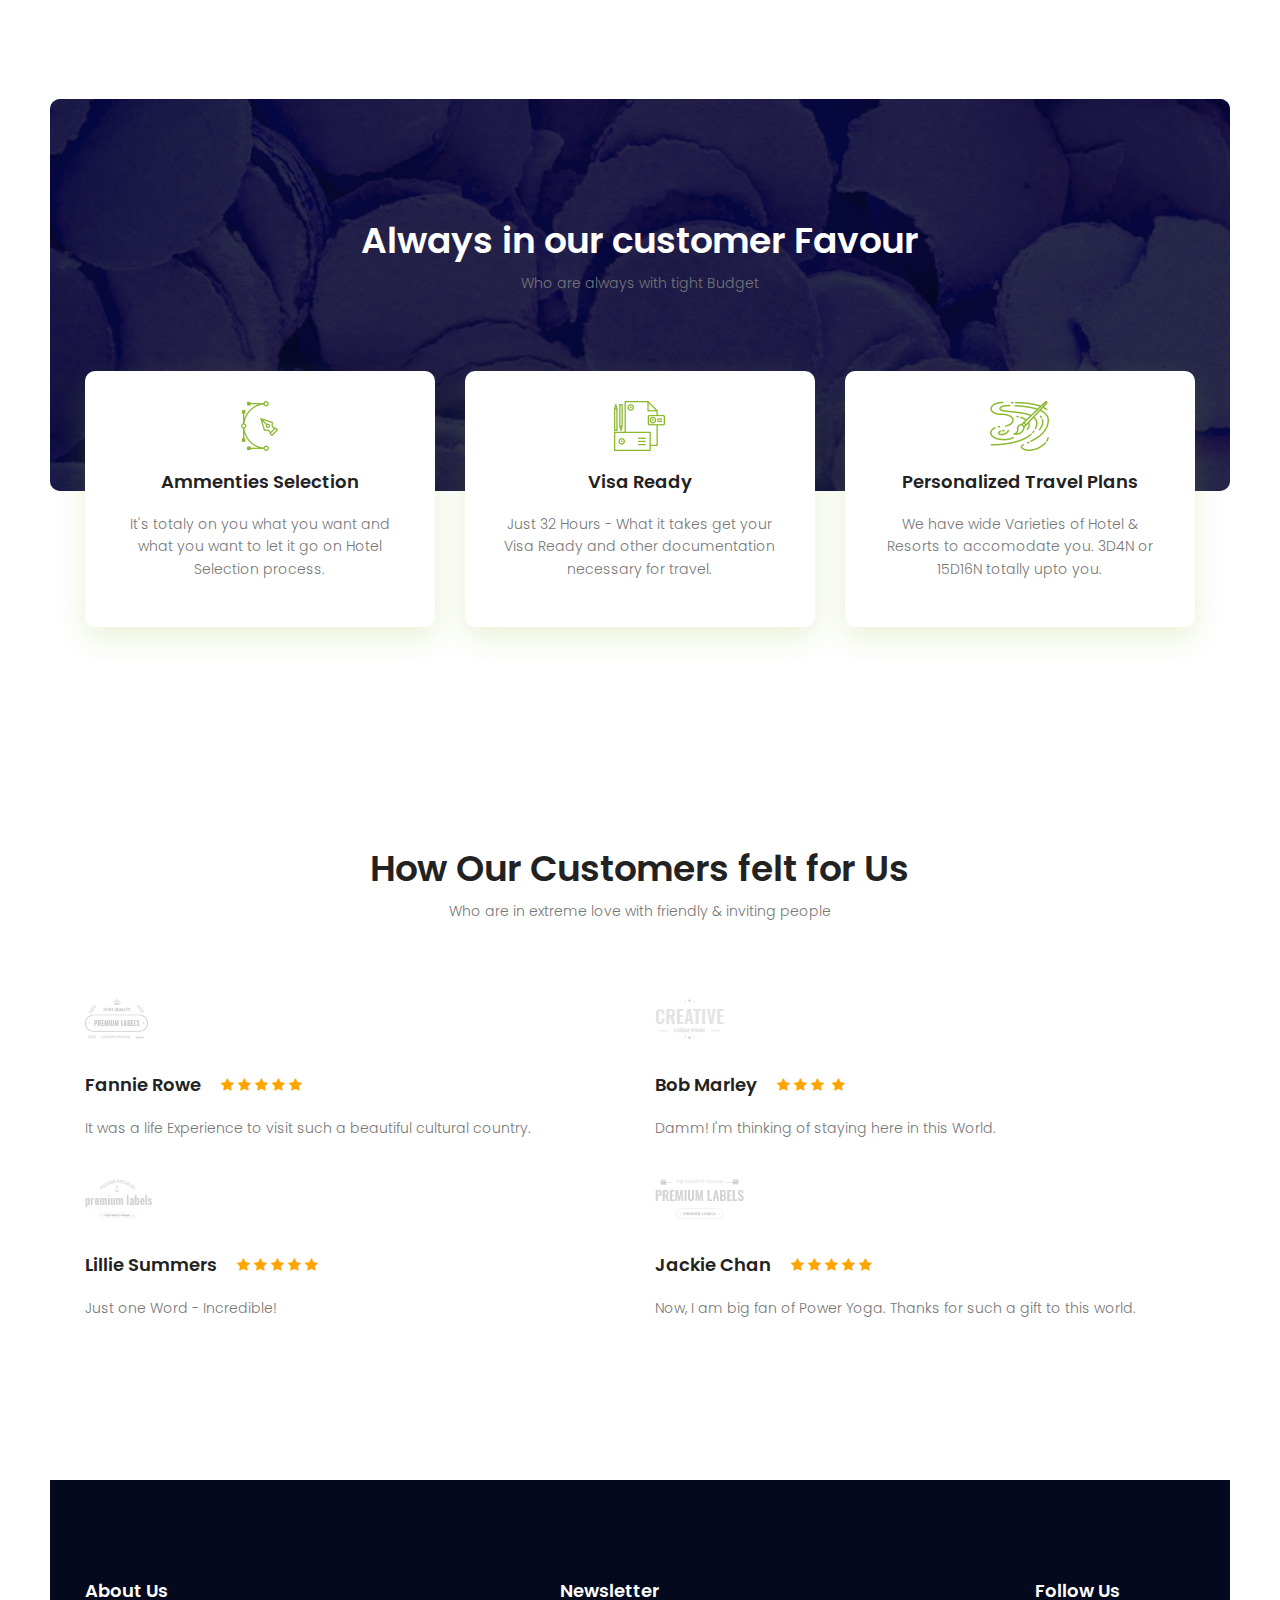
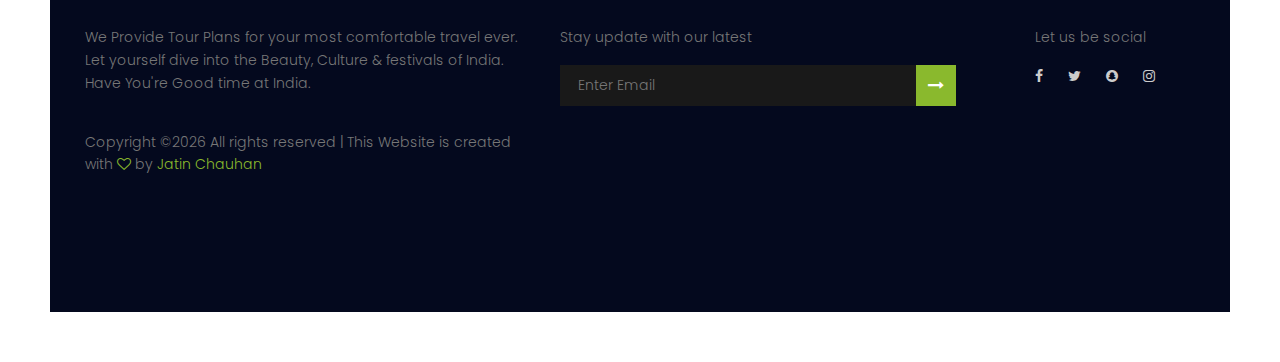
==== commit e5b53f98: "logo and favicon" ====
--- a/index.html
+++ b/index.html
@@ -14,8 +14,8 @@
 		<!-- meta character set -->
 		<meta charset="UTF-8">
 		<!-- Site Title -->
-		<title>Tour India</title>
-        <link rel="icon" href="./img/j.jpg" type="image/jpg">
+		<title>Notify Mumbai | Local Tour Guide </title>
+        <link rel="icon" href="./img/favicon.ico" type="image/jpg">
 		<link href="https://fonts.googleapis.com/css?family=Poppins:100,200,400,300,500,600,700" rel="stylesheet"> 
 			<!--CSS============================================= -->
 			<link rel="stylesheet" href="css/linearicons.css">
@@ -35,7 +35,7 @@
 				<nav class="navbar navbar-expand-lg  navbar-light">
 					<div class="container">
 						  <a class="navbar-brand" href="index.html">
-						  	<img src="img/logo.png" alt="">
+						  	<img src="img/head-logo.png" alt="">
 						  </a>
 						  <button class="navbar-toggler" type="button" data-toggle="collapse" data-target="#navbarSupportedContent" aria-controls="navbarSupportedContent" aria-expanded="false" aria-label="Toggle navigation">
 						    <span class="text-white lnr lnr-menu"></span>
@@ -61,7 +61,7 @@
 							<div class="banner-content col-lg-10">
 								<h5 class="text-uppercase">Be the part of this Wonderful Journey</h5>
 								<h1>
-									Incredible India!				
+									Amchi Mumbai!				
 								</h1>
 								<a href="#" class="primary-btn text-uppercase">Explore Now</a>
 							</div>											
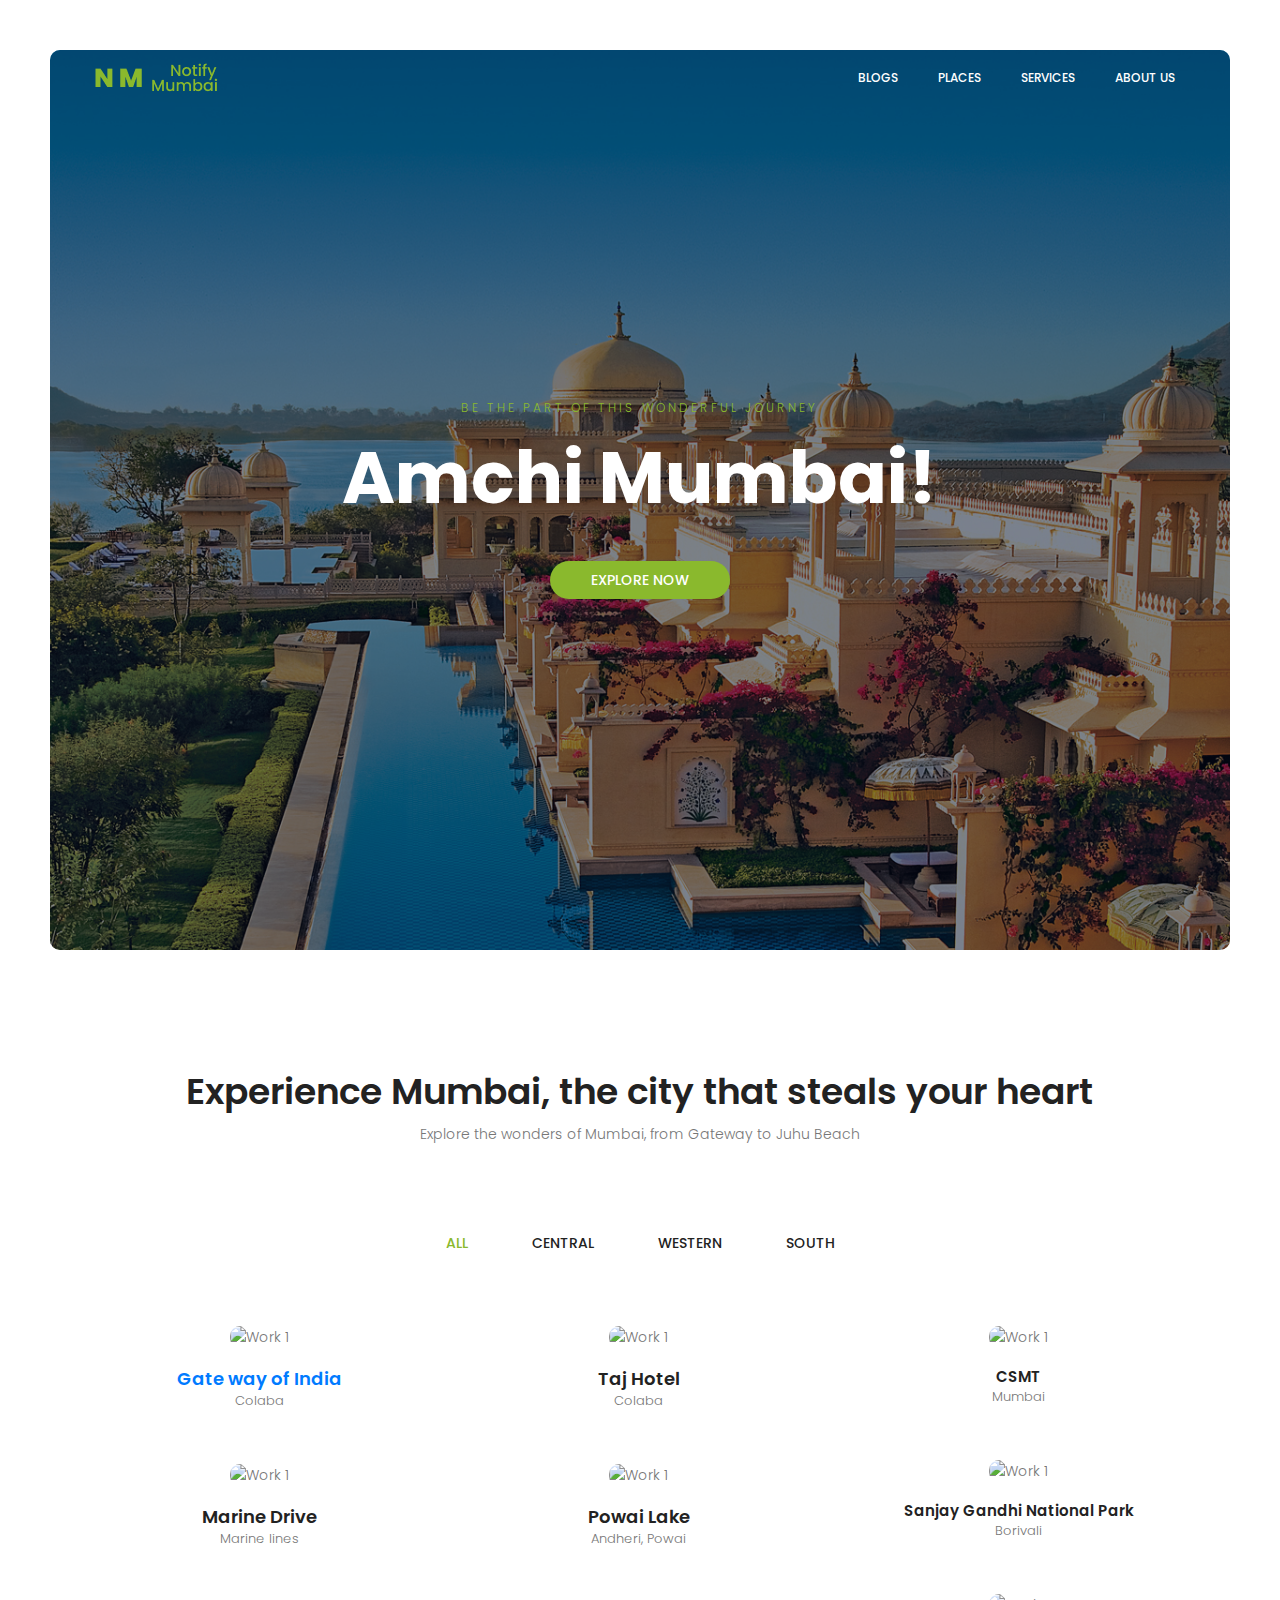
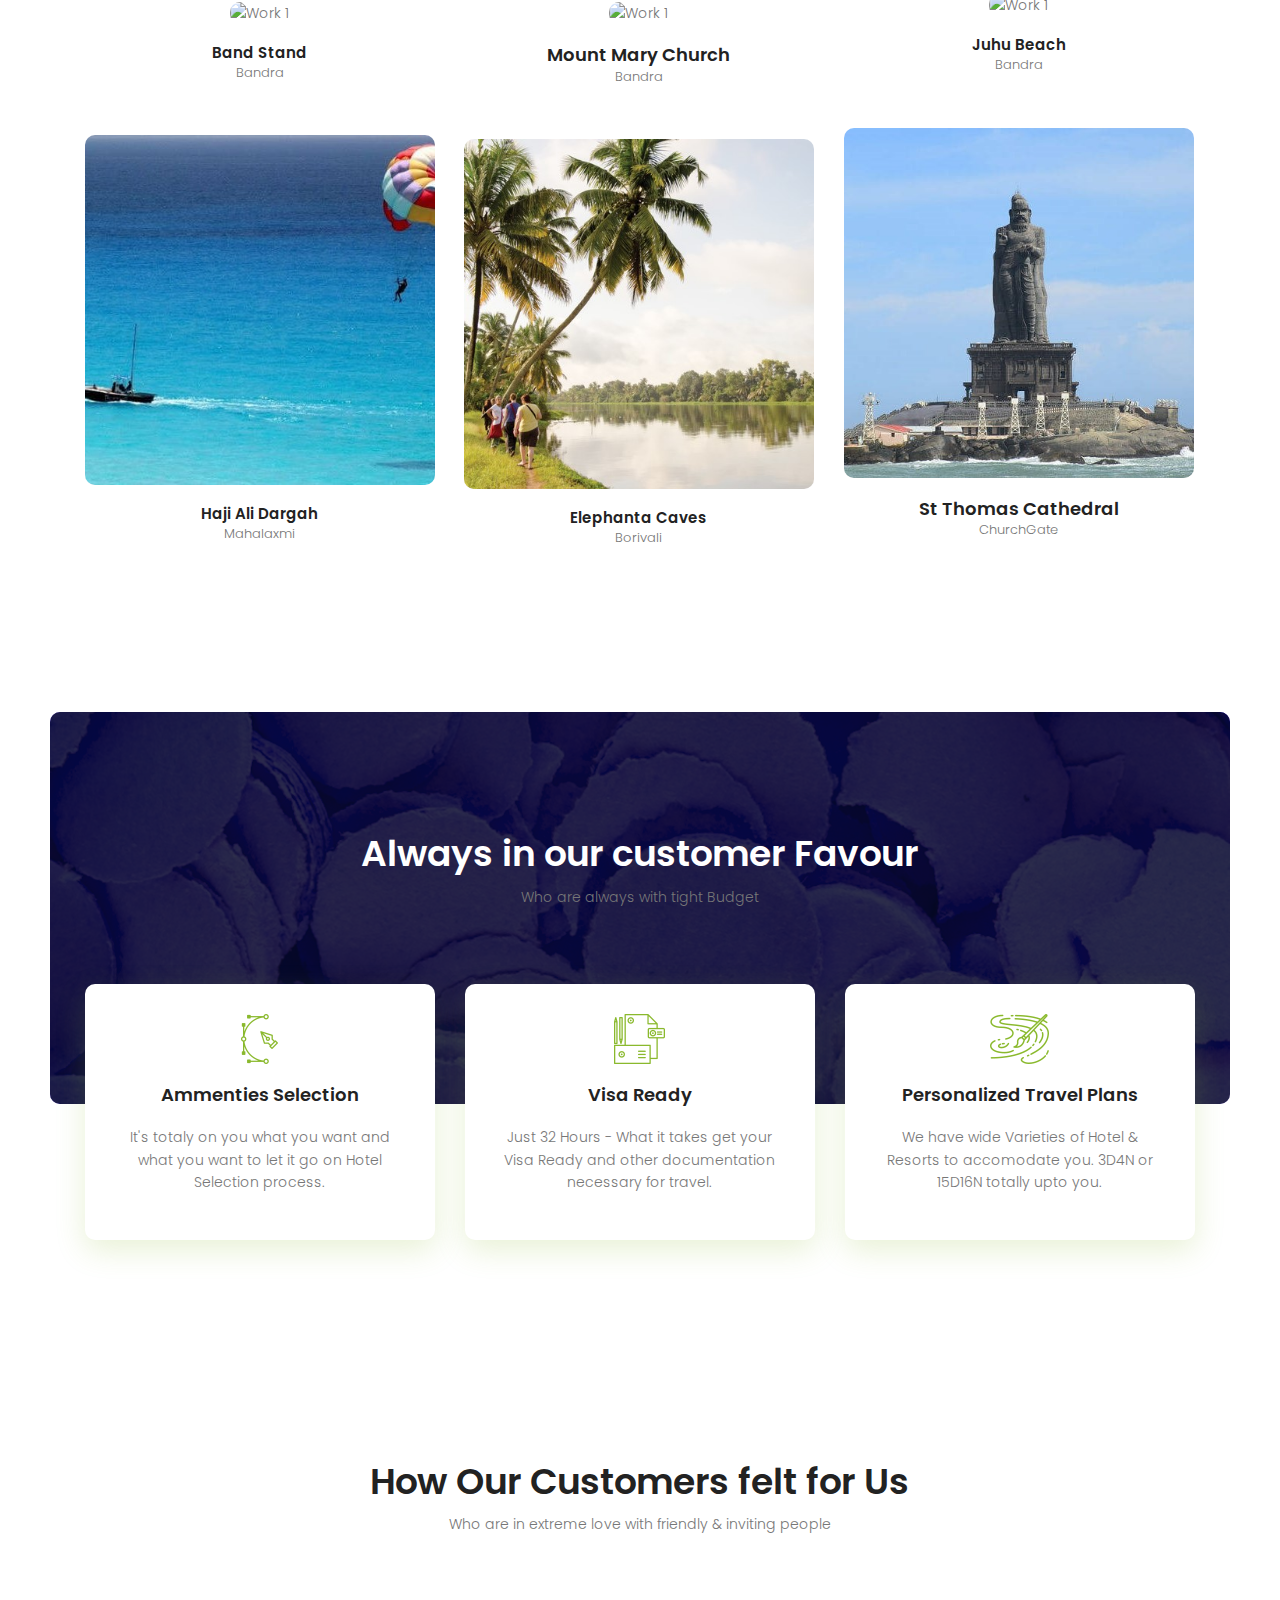
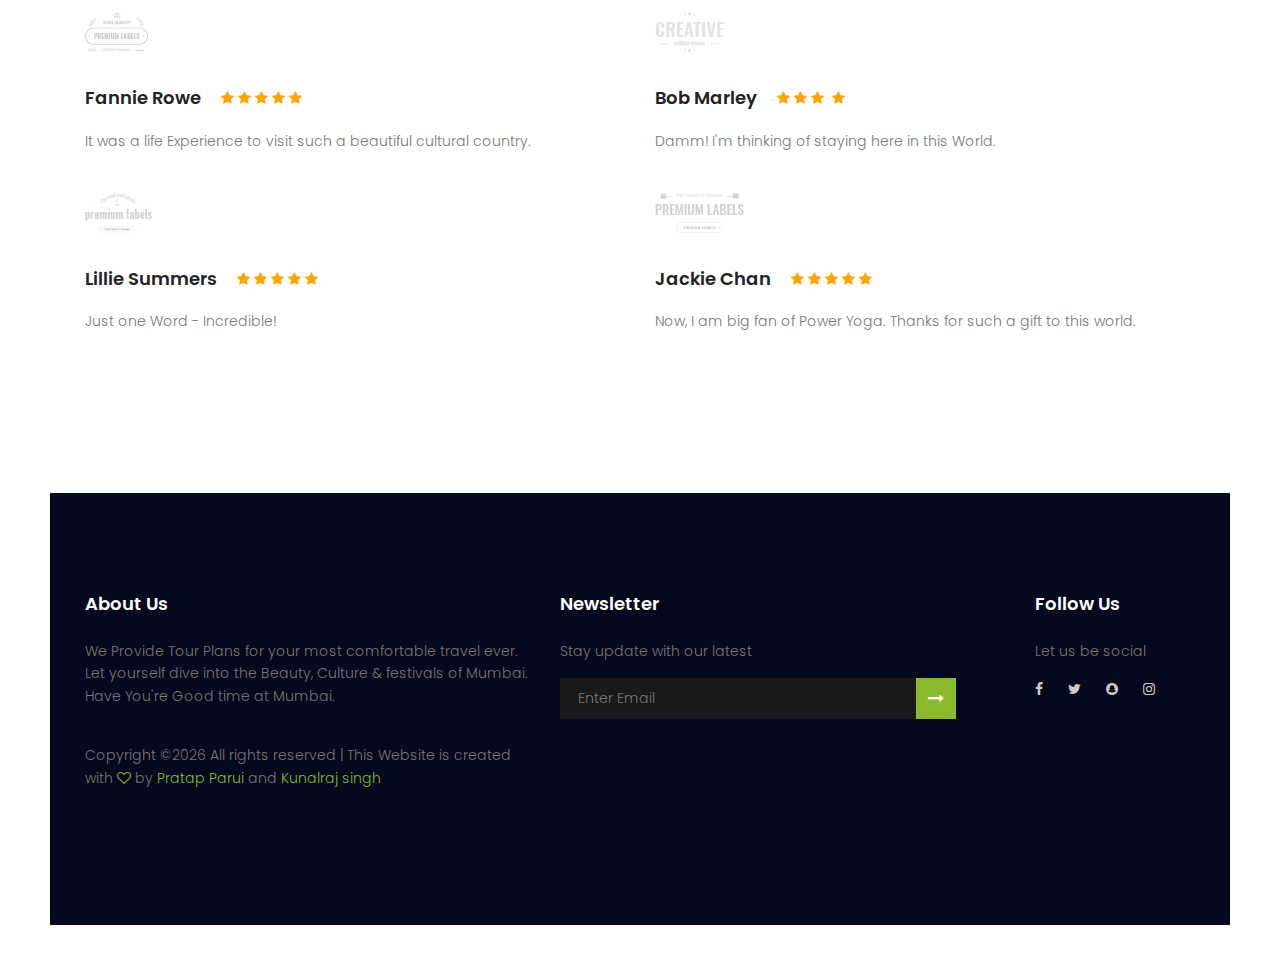
==== commit 741cd311: "bug fix" ====
--- a/index.html
+++ b/index.html
@@ -85,121 +85,121 @@
 				    <div class="filters">
 				      <ul>
 				        <li class="active" data-filter="*">All</li>
-				        <li data-filter=".corporate">North</li>
-				        <li data-filter=".personal">Central</li>
-				        <li data-filter=".agency">North-Eastern</li>
-				        <li data-filter=".portal">South</li>
+				        <!-- <li data-filter=".north">North</li> -->
+				        <li data-filter=".central">Central</li>
+				        <li data-filter=".western">Western</li>
+				        <li data-filter=".south">South</li>
 				      </ul>
 				    </div>
 				    
 				    <div class="filters-content">
 				      <div class="row grid">
-				        <div class="single-portfolio col-sm-4 all corporate">
-				          <div class="item">
-				            <img src="img/p1.jpg" alt="Work 1">
-				            <div class="p-inner">
-				              <h4><a href="./Pages-inside/GoldenTemple-Info.html">Golden Temple</a></h4>
-				              <div class="cat">Punjab</div>
-				            </div>
-				          </div>
-				        </div>
-				        <div class="single-portfolio col-sm-4 all personal">
-				          <div class="item">
-				            <img src="img/p2.jpg" alt="Work 1">
-				            <div class="p-inner">
-				              <h4>Gwalior Fort</h4>
-				              <div class="cat">Madhya Pradesh</div>
-				            </div>
-				          </div>
-				        </div>
-				        <div class="single-portfolio col-sm-4 all agency">
-				          <div class="item">
-				            <img src="img/p9.jpg" alt="Work 1">
-				            <div class="p-inner">
-				              <h5>Twang</h5>
-				              <div class="cat">Arunachal Pradesh</div>
-				            </div>
-				          </div>
-				        </div>
-				        <div class="single-portfolio col-sm-4 all portal">
+				        <div class="single-portfolio col-sm-4 all central western">
+				          <div class="item">
+				            <img src="img/p01.jpg" alt="Work 1">
+				            <div class="p-inner">
+				              <h4><a href="./Pages-inside/GoldenTemple-Info.html">Gate way of India</a></h4>
+				              <div class="cat">Colaba</div>
+				            </div>
+				          </div>
+				        </div>
+				        <div class="single-portfolio col-sm-4 all central western">
+				          <div class="item">
+				            <img src="img/p02.jpg" alt="Work 1">
+				            <div class="p-inner">
+				              <h4>Taj Hotel</h4>
+				              <div class="cat">Colaba</div>
+				            </div>
+				          </div>
+				        </div>
+				        <div class="single-portfolio col-sm-4 all central">
+				          <div class="item">
+				            <img src="img/p03.jpg" alt="Work 1">
+				            <div class="p-inner">
+				              <h5>CSMT</h5>
+				              <div class="cat">Mumbai</div>
+				            </div>
+				          </div>
+				        </div>
+				        <div class="single-portfolio col-sm-4 all  western">
+				          <div class="item">
+				            <img src="img/p04.JPG" alt="Work 1">
+				            <div class="p-inner">
+				              <h5>Sanjay Gandhi National Park</h5>
+				              <div class="cat">Borivali</div>
+				            </div>
+				          </div>
+				        </div>
+
+				        <div class="single-portfolio col-sm-4 all western">
+				          <div class="item">
+				            <img src="img/p05.jpg" alt="Work 1">
+				            <div class="p-inner">
+				              <h4>Marine Drive</h4>
+				              <div class="cat">Marine lines</div>
+				            </div>
+				          </div>
+				        </div>
+				        <div class="single-portfolio col-sm-4 all central south">
+				          <div class="item">
+				            <img src="img/p06.jpg" alt="Work 1">
+				            <div class="p-inner">
+				              <h4>Powai Lake</h4>
+				              <div class="cat">Andheri, Powai</div>
+				            </div>
+				          </div>
+				        </div>
+				        <div class="single-portfolio col-sm-4 all western">
+				          <div class="item">
+				            <img src="img/p07.jpg" alt="Work 1">
+				            <div class="p-inner">
+				              <h5>Juhu Beach</h5>
+				              <div class="cat">Bandra</div>
+				            </div>
+				          </div>
+				        </div>
+				        <div class="single-portfolio col-sm-4 all western">
+				          <div class="item">
+				            <img src="img/p08.jpg" alt="Work 1">
+				            <div class="p-inner">
+								<h5>Band Stand</h5>
+								<div class="cat">Bandra</div>
+				            </div>
+				          </div>
+				        </div>		
+				        <div class="single-portfolio col-sm-4 all western">
+				          <div class="item">
+				            <img src="img/p09.jpg" alt="Work 1">
+				            <div class="p-inner">
+				              <h4>Mount Mary Church</h4>
+				              <div class="cat">Bandra</div>
+				            </div>
+				          </div>
+				        </div>
+				        <div class="single-portfolio col-sm-4 all central south">
+				          <div class="item">
+				            <img src="img/p10.jpg" alt="Work 1">
+				            <div class="p-inner">
+				              <h4>St Thomas Cathedral </h4>
+				              <div class="cat">ChurchGate</div>
+				            </div>
+				          </div>
+				        </div>
+				        <div class="single-portfolio col-sm-4 all western">
+				          <div class="item">
+				            <img src="img/p11.jpg" alt="Work 1">
+				            <div class="p-inner">
+				              <h5>Haji Ali Dargah</h5>
+				              <div class="cat">Mahalaxmi</div>
+				            </div>
+				          </div>
+				        </div>
+				        <div class="single-portfolio col-sm-4 all south">
 				          <div class="item">
 				            <img src="img/p12.jpg" alt="Work 1">
 				            <div class="p-inner">
-				              <h5>Alleppey</h5>
-				              <div class="cat">Kerala</div>
-				            </div>
-				          </div>
-				        </div>
-
-				        <div class="single-portfolio col-sm-4 all corporate">
-				          <div class="item">
-				            <img src="img/p5.jpg" alt="Work 1">
-				            <div class="p-inner">
-				              <h4>Camel Safari</h4>
-				              <div class="cat">Rajasthan</div>
-				            </div>
-				          </div>
-				        </div>
-				        <div class="single-portfolio col-sm-4 all personal">
-				          <div class="item">
-				            <img src="img/p6.jpg" alt="Work 1">
-				            <div class="p-inner">
-				              <h4>Sanchi Stupa</h4>
-				              <div class="cat">Madhya Pradesh</div>
-				            </div>
-				          </div>
-				        </div>
-				        <div class="single-portfolio col-sm-4 all agency">
-				          <div class="item">
-				            <img src="img/p7.jpg" alt="Work 1">
-				            <div class="p-inner">
-				              <h5>Umngot river</h5>
-				              <div class="cat">Meghalaya</div>
-				            </div>
-				          </div>
-				        </div>
-				        <div class="single-portfolio col-sm-4 all portal">
-				          <div class="item">
-				            <img src="img/p10.jpg" alt="Work 1">
-				            <div class="p-inner">
-				              <h5>Vivekananda Rock Memorial</h5>
-				              <div class="cat">Tamil Nadu</div>
-				            </div>
-				          </div>
-				        </div>		
-				        <div class="single-portfolio col-sm-4 all corporate">
-				          <div class="item">
-				            <img src="img/p4.jpg" alt="Work 1">
-				            <div class="p-inner">
-				              <h4>Mehrangarh Fort</h4>
-				              <div class="cat">Rajasthan</div>
-				            </div>
-				          </div>
-				        </div>
-				        <div class="single-portfolio col-sm-4 all personal">
-				          <div class="item">
-				            <img src="img/p3.jpg" alt="Work 1">
-				            <div class="p-inner">
-				              <h4>Hampi</h4>
-				              <div class="cat">Karnataka</div>
-				            </div>
-				          </div>
-				        </div>
-				        <div class="single-portfolio col-sm-4 all agency">
-				          <div class="item">
-				            <img src="img/p8.jpg" alt="Work 1">
-				            <div class="p-inner">
-				              <h5>Mon</h5>
-				              <div class="cat">Myanmar</div>
-				            </div>
-				          </div>
-				        </div>
-				        <div class="single-portfolio col-sm-4 all portal">
-				          <div class="item">
-				            <img src="img/p11.jpg" alt="Work 1">
-				            <div class="p-inner">
-				              <h5>Colva Beach</h5>
-				              <div class="cat">Goa</div>
+				              <h5>Elephanta Caves</h5>
+				              <div class="cat">Borivali</div>
 				            </div>
 				          </div>
 				        </div>					        		        
@@ -358,10 +358,11 @@
 								<div class="single-footer-widget">
 									<h6>About Us</h6>
 									<p>
-										We Provide Tour Plans for your most comfortable travel ever. Let yourself dive into the Beauty, Culture &amp; festivals of India. Have You're Good time at India.
+										We Provide Tour Plans for your most comfortable travel ever. Let yourself dive into the Beauty, Culture &amp; festivals of Mumbai. Have You're Good time at Mumbai.
 									</p>
 									<p class="footer-text">
-Copyright &copy;<script>document.write(new Date().getFullYear());</script> All rights reserved | This Website is created with <i class="fa fa-heart-o" aria-hidden="true"></i> by <a href="https://github.com/mrjatinchauhan" target="_blank">Jatin Chauhan</a>
+Copyright &copy;<script>document.write(new Date().getFullYear());</script> All rights reserved | This Website is created with <i class="fa fa-heart-o" aria-hidden="true"></i> by 
+<a href="https://github.com/pratap360" target="_blank">Pratap Parui</a> and <a href="https://github.com/kunalraj0 target="_blank">Kunalraj singh</a>
 								</p>	
 								</div>
 							</div>
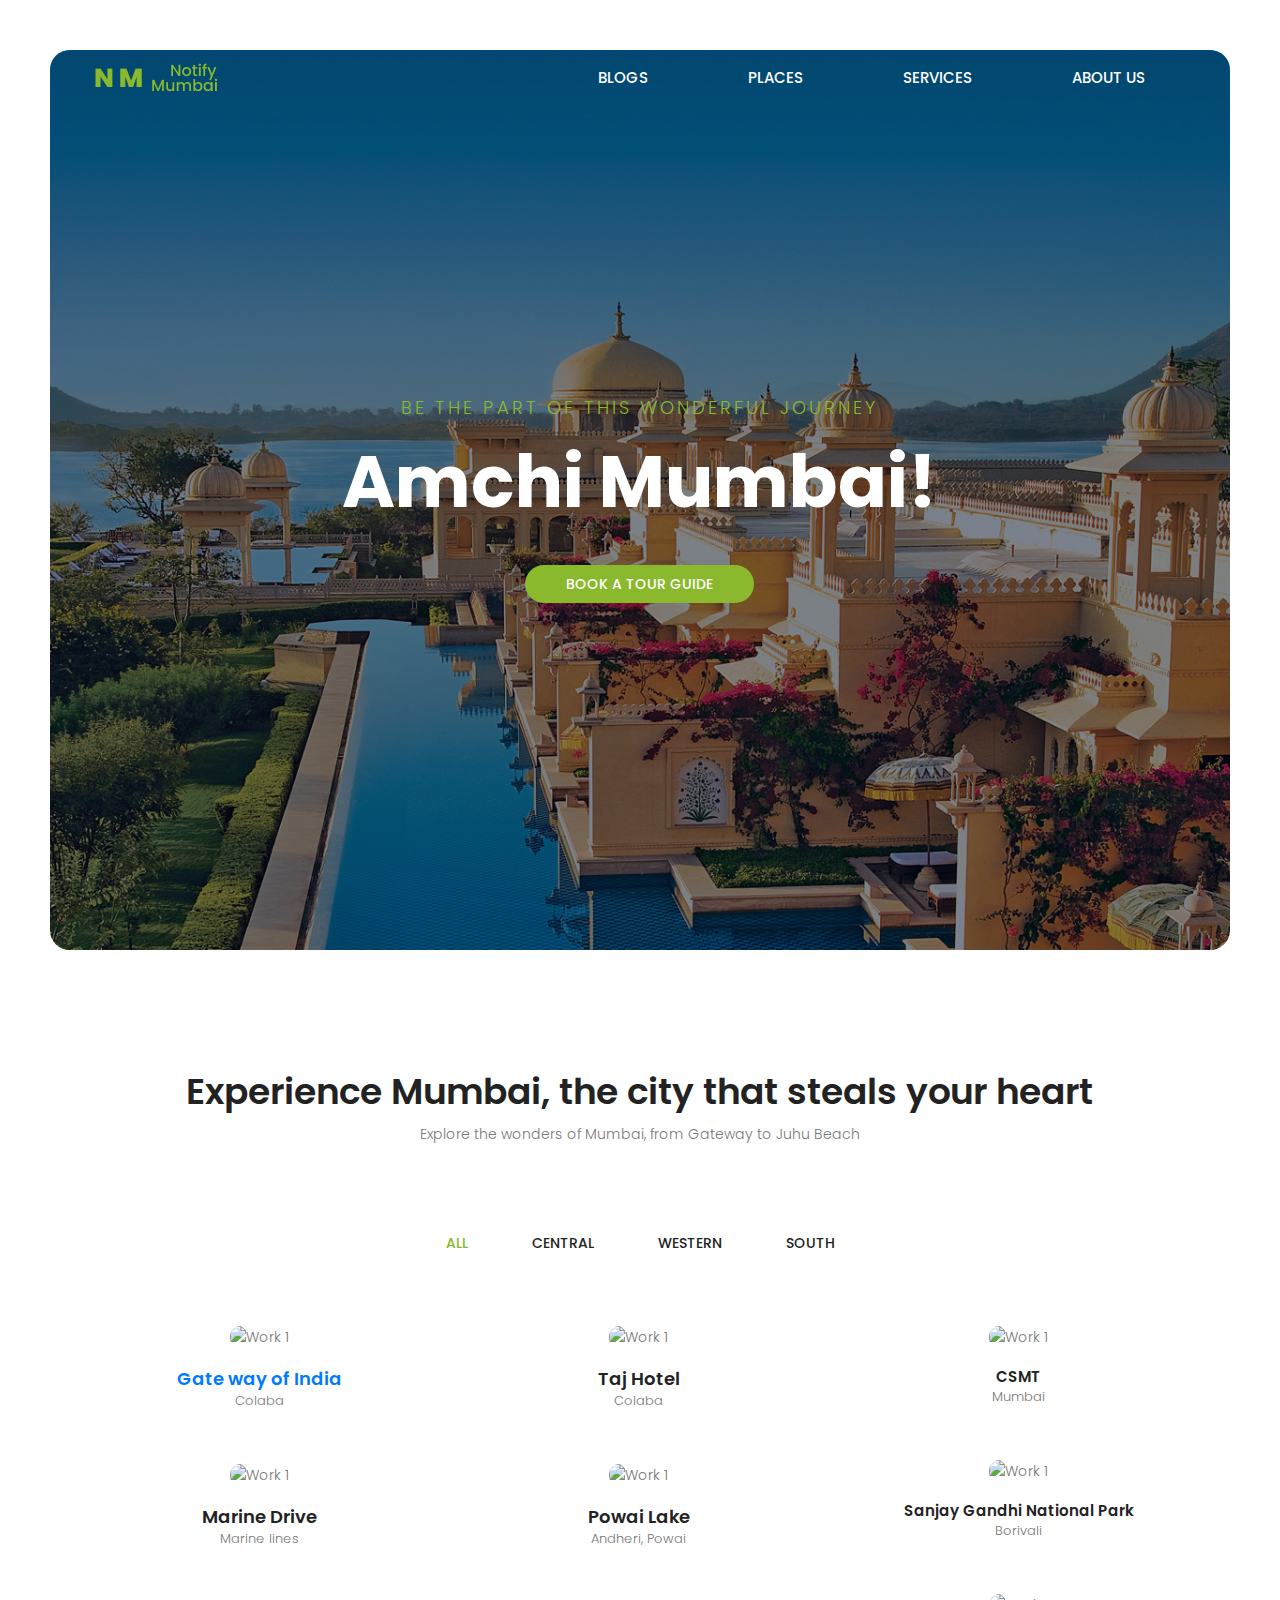
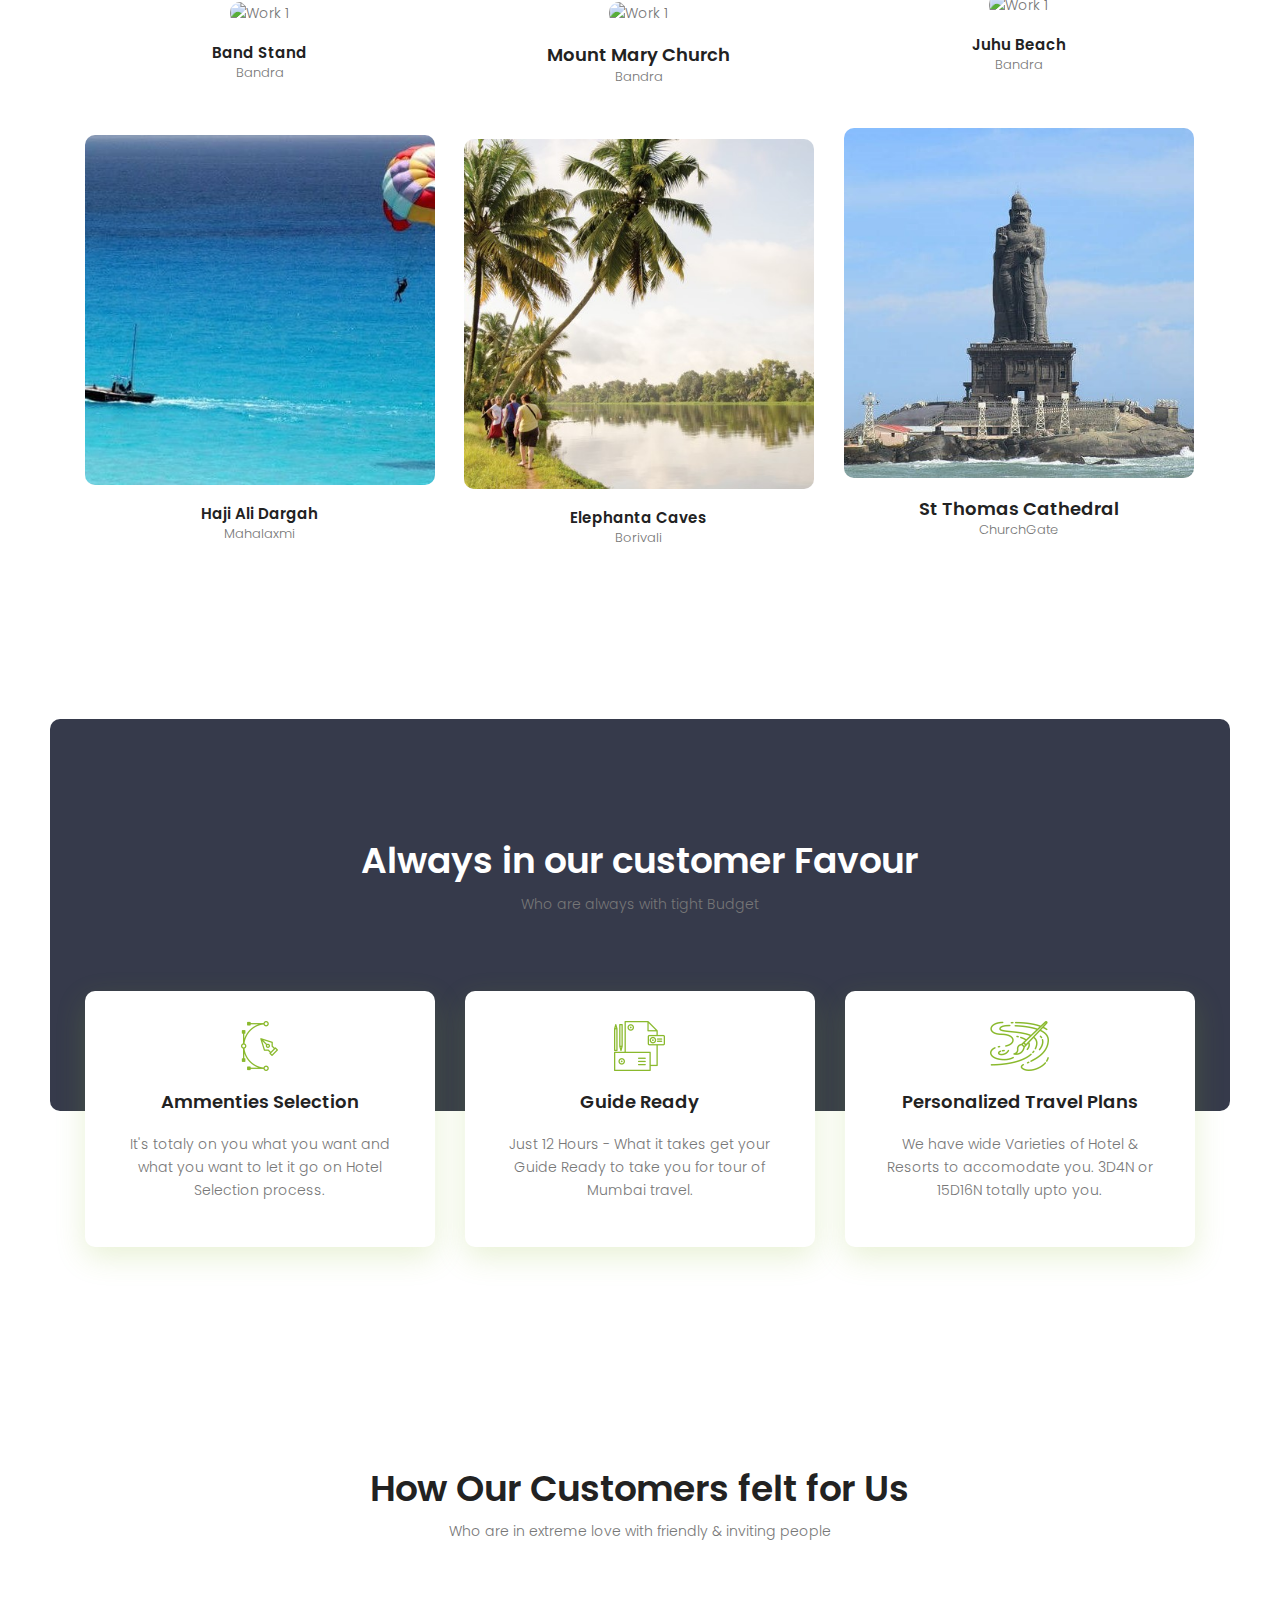
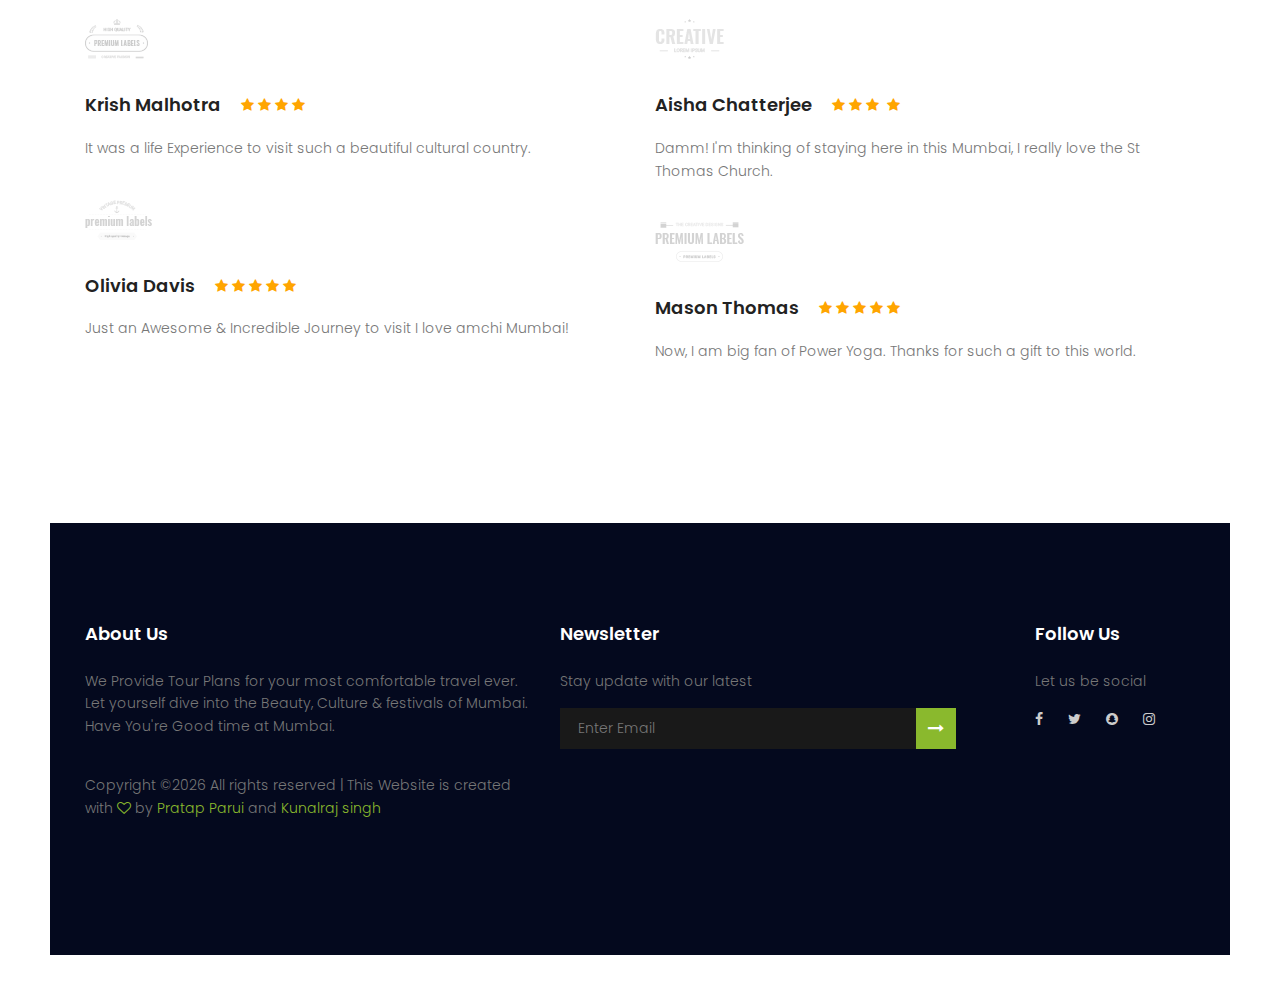
==== commit 0987e58a: "update" ====
--- a/index.html
+++ b/index.html
@@ -4,7 +4,7 @@
 		<!-- Mobile Specific Meta -->
 		<meta name="viewport" content="width=device-width, initial-scale=1, shrink-to-fit=no">
 		<!-- Favicon-->
-		<link rel="shortcut icon" href="img/fav.png">
+		<link rel="icon" href="./img/favicon.ico" type="image/jpg">
 		<!-- Author Meta -->
 		<meta name="author" content="">
 		<!-- Meta Description -->
@@ -15,7 +15,7 @@
 		<meta charset="UTF-8">
 		<!-- Site Title -->
 		<title>Notify Mumbai | Local Tour Guide </title>
-        <link rel="icon" href="./img/favicon.ico" type="image/jpg">
+       
 		<link href="https://fonts.googleapis.com/css?family=Poppins:100,200,400,300,500,600,700" rel="stylesheet"> 
 			<!--CSS============================================= -->
 			<link rel="stylesheet" href="css/linearicons.css">
@@ -63,7 +63,7 @@
 								<h1>
 									Amchi Mumbai!				
 								</h1>
-								<a href="#" class="primary-btn text-uppercase">Explore Now</a>
+								<a href="./Pages-inside/bookguide.html" class="primary-btn text-uppercase">Book a Tour Guide</a>
 							</div>											
 						</div>
 					</div>
@@ -98,7 +98,7 @@
 				          <div class="item">
 				            <img src="img/p01.jpg" alt="Work 1">
 				            <div class="p-inner">
-				              <h4><a href="./Pages-inside/GoldenTemple-Info.html">Gate way of India</a></h4>
+				              <h4><a href="./Pages-inside/Gateway of India.html">Gate way of India</a></h4>
 				              <div class="cat">Colaba</div>
 				            </div>
 				          </div>
@@ -244,9 +244,9 @@
 							<div class="col-lg-4">
 								<div class="single-service">
 									<img class="img-fluid" src="img/s2.png" alt="">
-									<h4>Visa Ready</h4>
-									<p>
-										Just 32 Hours - What it takes get your Visa Ready and other documentation necessary for travel.
+									<h4>Guide Ready</h4>
+									<p>
+										Just 12 Hours - What it takes get your Guide Ready to take you for tour of Mumbai travel.
 									</p>
 								</div>
 							</div>
@@ -280,13 +280,13 @@
 								<div class="single-review">
 									<img src="img/c1.png" alt="">
 									<div class="title d-flex flex-row">
-										<a href="#"><h4>Fannie Rowe</h4></a>									
+										<a href="#"><h4>Krish Malhotra</h4></a>									
 										<div class="star">
 											<span class="fa fa-star checked"></span>
 											<span class="fa fa-star checked"></span>
 											<span class="fa fa-star checked"></span>
 											<span class="fa fa-star checked"></span>
-											<span class="fa fa-star checked"></span>
+											<!-- <span class="fa fa-star checked"></span> -->
 										</div>
 									</div>
 									<p>
@@ -296,7 +296,7 @@
 								<div class="single-review">
 									<img src="img/c3.png" alt="">
 									<div class="title d-flex flex-row">
-										<a href="#"><h4>Lillie Summers</h4></a>									
+										<a href="#"><h4>Olivia Davis</h4></a>									
 										<div class="star">
 											<span class="fa fa-star checked"></span>
 											<span class="fa fa-star checked"></span>
@@ -306,7 +306,7 @@
 										</div>
 									</div>
 									<p>
-										Just one Word - Incredible!
+										Just an Awesome & Incredible Journey to visit I love amchi Mumbai!
 									</p>
 								</div>															
 							</div>
@@ -314,7 +314,7 @@
 								<div class="single-review">
 									<img src="img/c2.png" alt="">
 									<div class="title d-flex flex-row">
-										<a href="#"><h4>Bob Marley</h4></a>									
+										<a href="#"><h4>Aisha Chatterjee</h4></a>									
 										<div class="star">
 											<span class="fa fa-star checked"></span>
 											<span class="fa fa-star checked"></span>
@@ -324,13 +324,13 @@
 										</div>
 									</div>
 									<p>
-										Damm! I'm thinking of staying here in this World.
+										Damm! I'm thinking of staying here in this Mumbai, I really love the St Thomas Church.
 									</p>
 								</div>	
 								<div class="single-review">
 									<img src="img/c4.png" alt="">
 									<div class="title d-flex flex-row">
-										<a href="#"><h4>Jackie Chan</h4></a>									
+										<a href="#"><h4>Mason Thomas</h4></a>									
 										<div class="star">
 											<span class="fa fa-star checked"></span>
 											<span class="fa fa-star checked"></span>
--- a/css/main.css
+++ b/css/main.css
@@ -1952,9 +1952,9 @@
 .navbar-nav a {
   text-transform: uppercase;
   font-weight: 500;
-  font-size: 12px;
-  color: #fff;
-  padding: 20px;
+  font-size: 15px;
+  color: #fff;
+  padding: 50px;
 }
 
 .navbar-nav a:hover {
@@ -2167,7 +2167,7 @@
 
 .banner-area {
   margin-top: -56px;
-  border-radius: 10px;
+  border-radius: 20px;
   background: url(../img/header-bg.jpg) center;
   background-size: cover;
 }
@@ -2179,7 +2179,7 @@
 }
 
 .banner-area .overlay-bg {
-  border-radius: 10px;
+  border-radius: 20px;
   background-color: rgba(4, 9, 30, 0.5);
 }
 
@@ -2228,7 +2228,7 @@
   color: #8ab92d;
   font-weight: 300;
   letter-spacing: 3px;
-  font-size: 12px;
+  font-size: 18px;
 }
 
 @media (max-width: 1280px) {
@@ -2347,7 +2347,7 @@
 }
 
 .service-area {
-  background: url(../img/service-bg.jpg) center;
+  background: url(../img/parallex-bg.jpg) center;
   background-size: cover;
   border-radius: 10px;
 }
